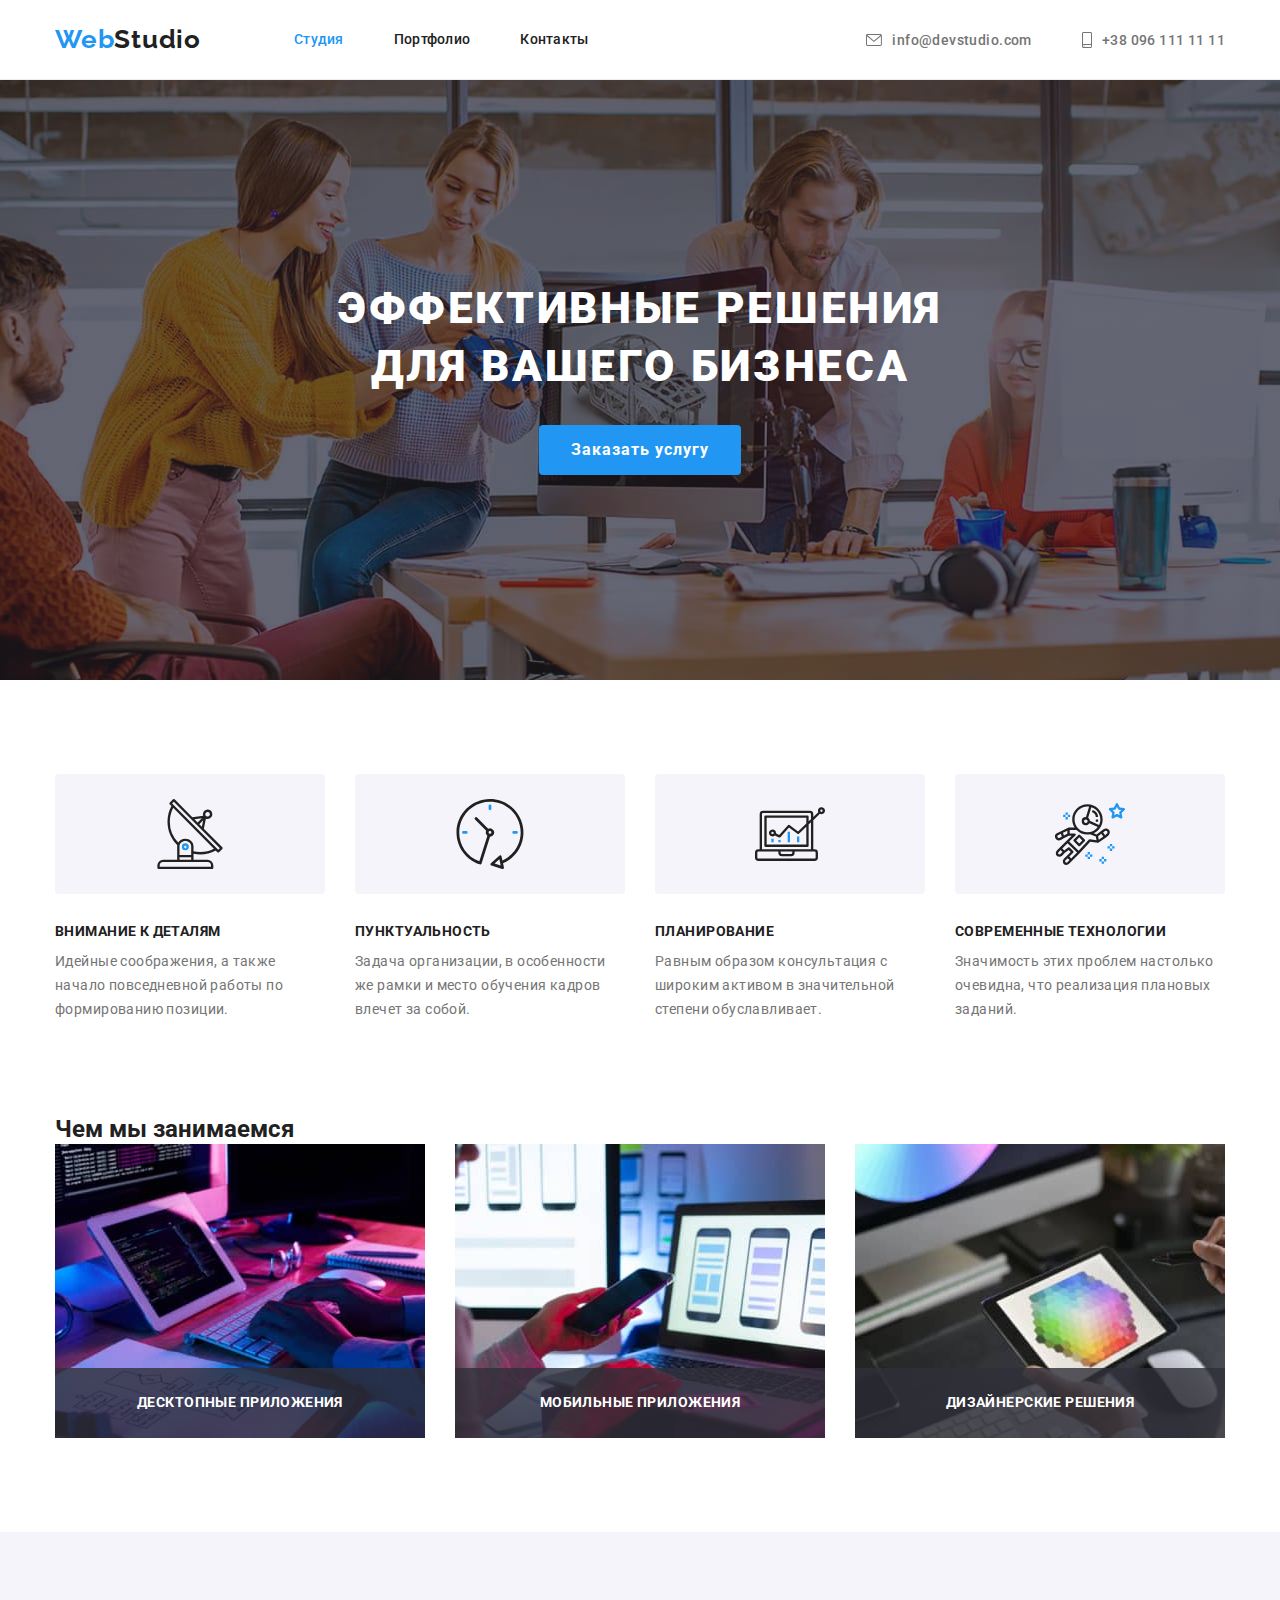
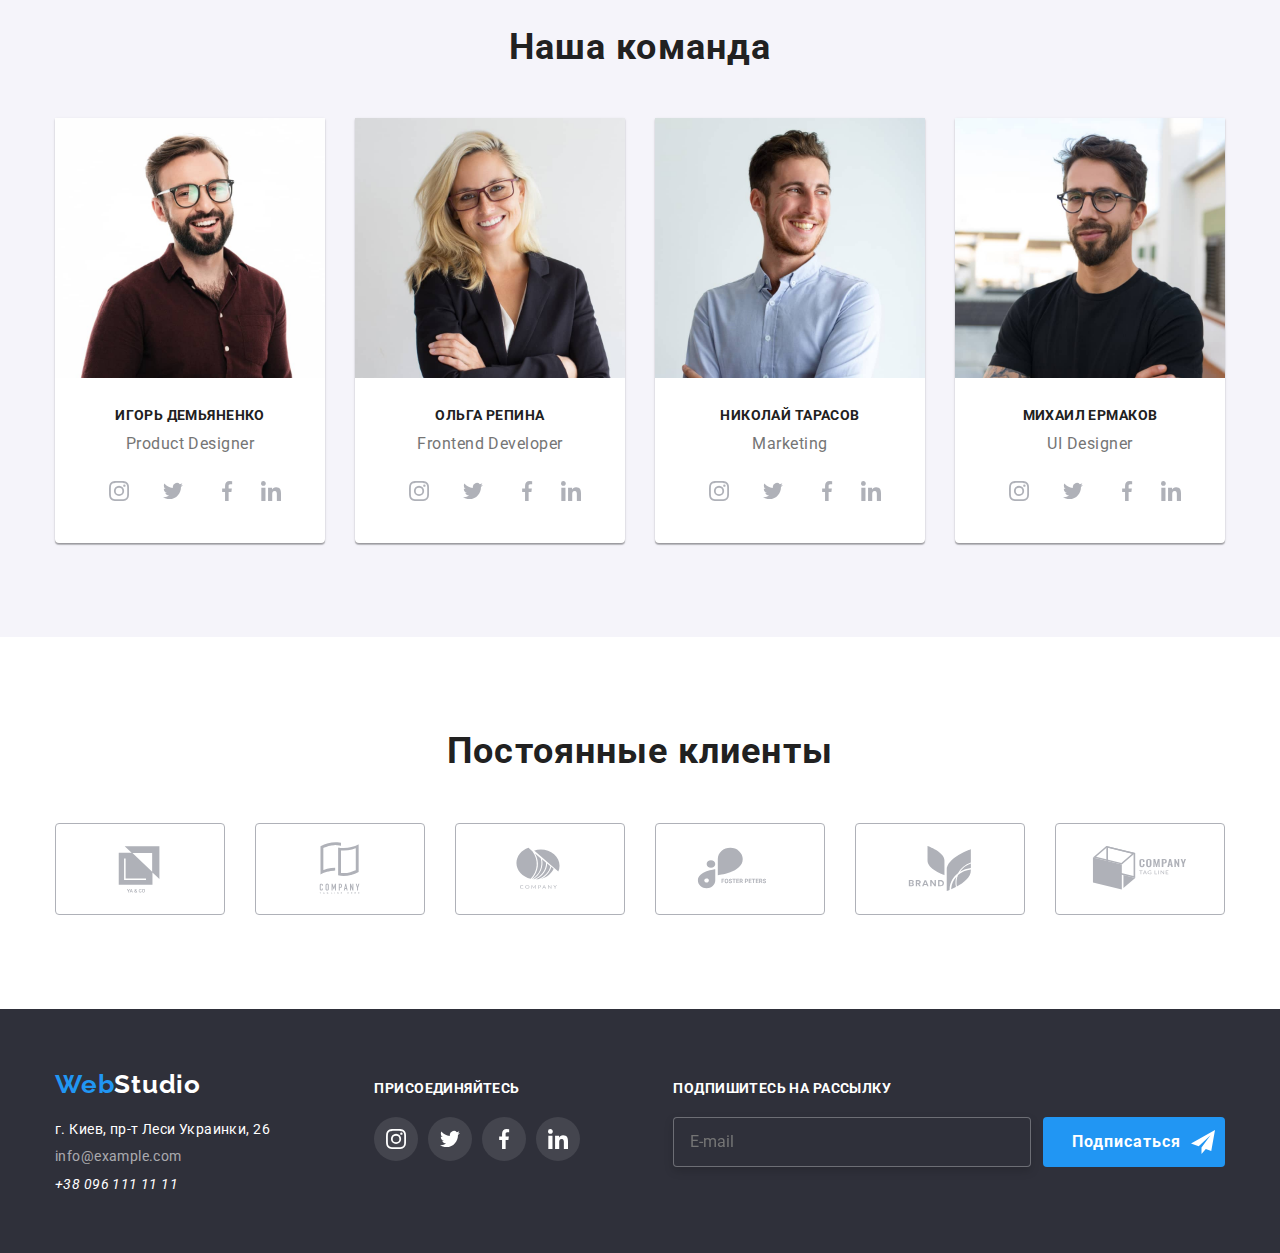
==== index.html @ 681c5346 "hw7.1" ====
<!DOCTYPE html>
<html lang="ru">
    <head>
        <meta charset="UTF-8">
        <meta http-equiv="X-UA-Compatible" content="IE=edge">
        <meta name="viewport" content="th=device-width, initial-scale=1.0">
        <title>Document</title>
        <link rel="preconnect" href="https://fonts.googleapis.com"> 
        <link rel="preconnect" href="https://fonts.gstatic.com" crossorigin> 
        <link href="https://fonts.googleapis.com/css2?family=Raleway:wght@700&family=Roboto:wght@400;500;700;900&display=swap" rel="stylesheet">
      
     <link rel="stylesheet" href="https://cdnjs.cloudflare.com/ajax/libs/modern-normalize/0.6.0/modern-normalize.min.css">
        
        <link rel="stylesheet" href="./css/styles.css">
     
    </head>
<body>
    <header>
    <div class="container">   
        <div class="main-nav">
            <a class="logo main-nav__logo" href="#"> Web<span class="logo--dark">Studio</span></a>
        <nav >
            <ul class="nav">
                <li class="nav__item" ><a class="nav__link nav--current"  href="./index.html">Студия</a> </li>
                <li class="nav__item"><a class="nav__link " href="./portfolio.html">Портфолио </a></li>
                <li class="nav__item"><a class="nav__link" href="#">Контакты</a></li>
            </ul>
        </nav>   
        <ul class="contacts-nav ">
            <li class="contacts-nav__item"> 
              <a class="contacts contacts--header " href="mailto:info@devstudio.com">
                 <svg class="contacts__email-icon" width="16" height="12">
                  <use  href="./images/icos.svg#icon-envelope"></use>
                </svg>
                info@devstudio.com
              </a>
            </li>
            <li class="contacts-nav__item "> 
               <a class="contacts contacts--header" href="tel:+380961111111">
                 <svg class="contacts__smartphone-icon" width="10" height="16">
                  <use href="./images/icos.svg#icon-smartphone"></use>
                </svg>
                 +38 096 111 11 11
               </a>
            </li>
        </ul>
       </div>
     </div>
    </header>
    <main>
        <section class="main-section ">
            <div class="container">
            <h1 class="main-section__title">Эффективные решения <br> для вашего бизнеса</h1>
            <button type="button" class="button button--hero" data-modal-open>Заказать услугу</button>
            </div>
        </section>
      <section class="section">
        <div class="container">
          <h2 hidden class="visualy-hidden"> Преимущества студии</h2>
          <ul class="description">
              <li class="description__item">
                <div class="description__icon-bg">
                  <svg width="70" height="70">
                    <use href="./images/icos.svg#icon-antenna-1"></use>
                  </svg>
                </div>
               <h3 class="description__title">Внимание к деталям</h3>   
               <p class="description__text">Идейные соображения, а также начало повседневной работы по формированию позиции.</p>
              </li>
              <li class="description__item">
                <div class="description__icon-bg">
                  <svg width="70" height="70">
                    <use href="./images/icos.svg#icon-clock-1"></use>
                  </svg>
                </div>
                  <h3 class="description__title">Пунктуальность</h3>
                  <p class="description__text">Задача организации, в особенности же рамки и место обучения кадров влечет за собой.</p>
              </li>
              <li class="description__item">
                <div class="description__icon-bg">
                  <svg width="70" height="70" >
                    <use href="./images/icos.svg#icon-diagram-1"></use>
                  </svg>
                </div>
                  <h3 class="description__title">Планирование</h3>
                  <p class="description__text">Равным образом консультация с широким активом в значительной степени обуславливает.</p>
              </li>
              <li class="description__item">
                <div class="description__icon-bg">
                  <svg width="70" height="70">
                    <use href="./images/icos.svg#icon-astronaut-1"></use>
                  </svg>
                </div>
                  <h3 class="description__title">Современные технологии</h3>
                  <p class="description__text">Значимость этих проблем настолько очевидна, что реализация плановых заданий.</p>
              </li>
          </ul>
        </div>
      </section>  
      <section class="section our-works">
        <div class="container">
          <h2 class="our-works__caption">Чем мы занимаемся</h2>
          <ul class="works">
              <li class="works__item works__dekstop-item ">
                  <img src="./images/pic1.jpg" alt="Верстка сайтов" th="370">  
                  <p class="works__text works__text--position-dekstop">Десктопные приложения</p> 
              </li>
              <li class="works__item works__mobile-item">
                   <img src="./images/pic2.jpg" alt="Мобильные приложения" width="370">   
                   <p class="works__text works__text--position-mobile">Мобильные приложения</p>
              </li>
              <li class="works__item works__design-item">
                   <img src="./images/pic3.jpg" alt="Игры" width="370"> 
                   <p class="works__text works__text--position-design">Дизайнерские решения</p>
              </li>
          </ul>
        </div>
      </section>
      <section class="section our-team">
        <div class="container"> 
          <h2 class="our-team__title">Наша команда</h2>
          <ul class="team">
              <li class="team__item">
                <img src="./images/foto1.jpg" alt="Игорь Демьяненко фото " width="270">  
                 <div class="team__position">
                   <h3 class="team__title">Игорь Демьяненко</h3>
                   <p class="team__text"> Product Designer</p>
                   <ul class="team-social">
                    <li class="team-social__item">
                     <a href="#" class="team-social__link">
                      <svg width="20" height="20" class="team-social__icon">
                        <use href="./images/icos.svg#icon-instagram-2">
                        </use>
                      </svg>
                    </a>
                    </li>
                    <li class="team-social__item">
                      <a href="#" class="team-social__link">
                      <svg width="20" height="20" class="team-social__icon">
                        <use href="./images/icos.svg#icon-twitter-1">
                        </use>
                      </svg>
                      </a>
                    </li>
                    <li class="team-social__item">
                      <a href="#" class="team-social__link">
                      <svg width="20" height="20" class="team-social__icon">
                        <use href="./images/icos.svg#icon-facebook-1">
                        </use>
                      </svg>
                      </a>
                    </li>
                    <li class="team-social__item">
                      <a href="#" class="team-social__link">
                      <svg width="20" height="20" class="team-social__icon">
                        <use href="./images/icos.svg#icon-linkedin-1">
                        </use>
                      </svg>
                      </a>
                    </li>
                  </ul>
                 </div>
              </li>
              <li class="team__item"> 
                <img src="./images/foto2.jpg" alt="Ольга Репина фото " width="270">  
                  <div class="team__position">
                    <h3 class="team__title">Ольга Репина</h3>
                    <p class="team__text"> Frontend Developer</p>
                    <ul class="team-social">
                    <li class="team-social__item">
                     <a href="#" class="team-social__link">
                      <svg width="20" height="20" class="team-social__icon">
                        <use href="./images/icos.svg#icon-instagram-2">
                        </use>
                      </svg>
                    </a>
                    </li>
                    <li class="team-social__item">
                      <a href="#" class="team-social__link">
                      <svg width="20" height="20" class="team-social__icon">
                        <use href="./images/icos.svg#icon-twitter-1">
                        </use>
                      </svg>
                      </a>
                    </li>
                    <li class="team-social__item">
                      <a href="#" class="team-social__link">
                      <svg width="20" height="20" class="team-social__icon">
                        <use href="./images/icos.svg#icon-facebook-1">
                        </use>
                      </svg>
                      </a>
                    </li>
                    <li class="team-social__item">
                      <a href="#" class="team-social__link">
                      <svg width="20" height="20" class="team-social__icon">
                        <use href="./images/icos.svg#icon-linkedin-1">
                        </use>
                      </svg>
                      </a>
                    </li>
                  </ul>
                 </div>
              </li>
              <li class="team__item">
                <img src="./images/foto3.jpg" alt="Николай Тарасов фото" width="270">  
                  <div class="team__position">
                    <h3 class="team__title">Николай Тарасов </h3>
                    <p class="team__text"> Marketing</p>
                      <ul class="team-social">
                      <li class="team-social__item">
                       <a href="#" class="team-social__link">
                        <svg width="20" height="20" class="team-social__icon">
                          <use href="./images/icos.svg#icon-instagram-2">
                          </use>
                        </svg>
                      </a>
                      </li>
                      <li class="team-social__item">
                        <a href="#" class="team-social__link">
                        <svg width="20" height="20" class="team-social__icon">
                          <use href="./images/icos.svg#icon-twitter-1">
                          </use>
                        </svg>
                        </a>
                      </li>
                      <li class="team-social__item">
                        <a href="#" class="team-social__link">
                        <svg width="20" height="20" class="team-social__icon">
                          <use href="./images/icos.svg#icon-facebook-1">
                          </use>
                        </svg>
                        </a>
                      </li>
                      <li class="team-social__item">
                        <a href="#" class="team-social__link">
                        <svg width="20" height="20" class="team-social__icon">
                          <use href="./images/icos.svg#icon-linkedin-1">
                          </use>
                        </svg>
                        </a>
                      </li>
                    </ul>
                  </div>
              </li>
              <li class="team__item">
                <img src="./images/foto4.jpg" alt=" Михаил Ермаков фото" width="270">  
                  <div class="team__position">
                    <h3 class="team__title">Михаил Ермаков</h3>
                    <p class="team__text"> UI Designer</p>
                    <ul class="team-social">
                      <li class="team-social__item">
                       <a href="#" class="team-social__link">
                        <svg width="20" height="20" class="team-social__icon">
                          <use href="./images/icos.svg#icon-instagram-2">
                          </use>
                        </svg>
                      </a>
                      </li>
                      <li class="team-social__item">
                        <a href="#" class="team-social__link">
                        <svg width="20" height="20" class="team-social__icon">
                          <use href="./images/icos.svg#icon-twitter-1">
                          </use>
                        </svg>
                        </a>
                      </li>
                      <li class="team-social__item">
                        <a href="#" class="team-social__link">
                        <svg width="20" height="20" class="team-social__icon">
                          <use href="./images/icos.svg#icon-facebook-1">
                          </use>
                        </svg>
                        </a>
                      </li>
                      <li class="team-social__item">
                        <a href="#" class="team-social__link">
                        <svg width="20" height="20" class="team-social__icon">
                          <use href="./images/icos.svg#icon-linkedin-1">
                          </use>
                        </svg>
                        </a>
                      </li>
                    </ul>
                  </div>
              </li>
          </ul>
        </div>
      </section>
      <section class="clients-section">
        <div class="container"> 
          <h2 class="clients-section__title">Постоянные клиенты</h2>
            <ul class="clients">
              <li class="clients__item"> 
                <a href="#" class="clients__link">
            <svg width="106" height="60" class="clients__icon">
              <use href="./images/icos.svg#icon-Logo1"></use>
            </svg>
          </a>
        </li>
              <li class="clients__item">
                <a href="#" class="clients__link">
            <svg width="106" height="60" class="clients__icon">
              <use href="./images/icos.svg#icon-Logo2"></use>
            </svg>
          </a>
        </li>
              <li class="clients__item">
                <a href="#" class="clients__link">
            <svg width="106" height="60" class="clients__icon">
              <use href="./images/icos.svg#icon-Logo3"></use>
            </svg>
          </a>
        </li>
              <li class="clients__item">
                <a href="#" class="clients__link">
            <svg width="106" height="60" class="clients__icon">
              <use href="./images/icos.svg#icon-Logo4"></use>
            </svg>
          </a>
        </li>
              <li class="clients__item">
                 <a href="#" class="clients__link">
            <svg width="106" height="60" class="clients__icon">
              <use href="./images/icos.svg#icon-Logo5"></use>
            </svg>
          </a>
        </li>
              <li class="clients__item">
                <a href="#" class="clients__link">
            <svg width="106" height="60" class="clients__icon">
              <use href="./images/icos.svg#icon-Logo6"></use>
            </svg>
          </a>
        </li>
            </ul>
        </div>
      </section>
    </main>
    <footer class="footer">
        <div class="container">
          <div class="footer-style">
            <div class="footer-address">
        <a class="logo footer-address__logo " href="#"> Web<span class="logo--white">Studio</span>  </a>
<address >
    <ul class="address" >
        <li class="address__item">
           <a class="address__link" href="https://www.google.com/maps/place/бул.+Леси+Украинки,+26,+Киев,+Украина,+02000/@50.4265841,30.5361971,17z/data=!3m1!4b1!4m5!3m4!1s0x40d4cf0e033ecbe9:0x57a4dffefec77da0!8m2!3d50.4265807!4d30.5383859">г. Киев, пр-т Леси Украинки, 26</a>
        </li>
        <li class="email">
            <a class="contacts contacts--footer" href="mailto:info@example.com">info@example.com</a> 
        </li>
        <li class="telephon">
            <a class="contacts contacts-footer" href="tel:+380961111111">+38 096 111 11 11</a>  
        </li>
    </ul>
</address>
</div>
<div class="social">
  <h3 class="social__title">присоединяйтесь</h3>
    <ul class="social__list">
      <li class="social__item">
        <a href="#"class="social__link" >
          <svg width="20" height="20"class="social__icon">
            <use  href="./images/icos.svg#icon-instagram-2"></use>
          </svg>
        </a>
      </li>
      <li class="social__item">
        <a href="#" class="social__link">
          <svg width="20" height="20" class="social__icon">
            <use  href="./images/icos.svg#icon-twitter-1"></use>
          </svg>
        </a>
      </li>
      <li class="social__item">
        <a href="#" class="social__link" >
          <svg width="20" height="20"class="social__icon">
            <use  href="./images/icos.svg#icon-facebook-1"></use>
          </svg>
        </a>
      </li>
      <li class="social__item">
        <a href="#"class="social__link" >
          <svg width="20" height="20"class="social__icon">
            <use  href="./images/icos.svg#icon-linkedin-1"></use>
          </svg>
        </a>
      </li>
    </ul>
</div>
    <form class="footer-form" name="subscribe-form" action="#" autocomplete="off" novalidate>
     <label class="footer-form__label" for="subscribe">Подпишитесь на рассылку</label> 
     <div class="footer-form__cta">
     <input class="footer-form__input" id="subscribe" type="email" name="subscribe" 
     placeholder="E-mail">
     <button class="button button--subscribe" type="submit">Подписаться
         <svg width="24" height="24" class="button__icon">
             <use href="./images/icos.svg#icon-icon-send" ></use>
         </svg>
     </button>
    </div>
</form>
  </div>
    </div>
    </footer>
   
    <div class="backdrop is-hidden" data-modal>
      <div class="modal">
        <button data-modal-close type="button" class="modal__button">
<svg width="18" height="18" class="modal-icon">
  <use href="./images/icos.svg#icon-close"></use>
</svg>
</button>
<div class="call-back-form">
<form class="form" name="call-back-form" action="#" autocomplete="off" novalidate>
<h3 class="form__title">Оставьте свои данные, мы вам перезвоним</h3> 
  <label class="form__label" for="contact-name">Имя</label>
<div class="form__field">
    <input class="form__input" id="contact-name" type="text" autofocus 
    name="contact-name">
    <svg width="18" height="18" class="input-icon">
        <use href="./images/icos.svg#icon-person-black"></use>
    </svg>
</div>
<label class="form__label" for="contact-tel">Телефон </label>
<div class="form__field">
    <input class="form__input" id="contact-tel" type="tel" autofocus 
    name="contact-tel">
    <svg width="18" height="18" class="input-icon">
        <use href="./images/icos.svg#icon-phone-black"></use>
    </svg>
</div>
 <label class="form__label" for="contact-email">Почта</label>
<div class="form__field">
    <input class="form__input" id="contact-email" type="email" autofocus 
    name="contact-email">
    <svg width="18" height="18" class="input-icon">
        <use href="./images/icos.svg#icon-email-black"></use>
    </svg>
</div>
<div class="form__field">
    <label class="form__label" for="contact-comment">Комментарий</label>
    <textarea class="form__comment" name="contact-comment" id="contact-comment" rows="9"
     placeholder="Введите текст"></textarea>
</div>
<div class="form__rights">
    <label class="form__rights-label" for="form-rights">
    <input class="form__checkbox" id="form-rights" type="checkbox" name="form-rights">
    <span class="form__checkbox-icon"></span>
    Соглашаюсь с рассылкой и принимаю <a class="form__link" href="#">Условия договора</a>
     </label>
</div>
<button class="button button--send" type="submit">Отправить</button>
</form>
</div>
      </div>
    </div>
    <script src="./js/modal.js"></script>

</body>
</html>
---- css/styles.css ----
:root {
    --text-color: #212121;
    --accent-color: #2196F3;
    --accent-color-hover: #188CE8;
    --text-contacts-color: #757575;
    --main-background-color: #FFFFFF;
    --frame-background-color: #F5F4FA;
    --footer-background-color: #2F303A;
    --text-contacts-color-footer: rgba(255, 255, 255, 0.6);
    --border-color: #ECECEC; 
    --border-clients-color: #AFB1B8;
    --input-coor:rgba(33, 33, 33, 0.2);
     }
     *,
     *::before,
     *::after{
         box-sizing: border-box;
     }
     h1,
     h2,
     h3,
     h4,
     h5,
     h6,
     p,
     ul{
         padding: 0;
         margin: 0;
     }
     li{
        list-style: none;   
     }
     .container{
         width: 100%;
         width: 1200px ;
         margin: 0 auto;
         padding-left: 15px;
         padding-right: 15px;
       
     }
     .section{
        padding-bottom: 94px;
        padding-top: 94px;
     }
    body {
        font-family: Roboto, sans-serif ;
        background-color: var(--main-background-color);
        color: var(--text-color) ;
    }
    header{
        border-bottom: 1px solid var(--border-color);
    }
    .logo{
        display: inline-block;
        color: var(--accent-color);
        font-family: Raleway, sans-serif ;
        font-weight: 700;
        font-size: 26px;
        line-height: 1.2;
        letter-spacing: 0.03em;
        text-decoration: none;
        
    }
    .main-nav__logo{
        margin-right: 93px;
    }
    .footer-address__logo{ 
        margin-bottom: 20px;
    }
    .logo--dark {
        color: var(--text-color);
    }
    .logo--white {
        color: var(--main-background-color); 
    }
    
    .team__item{
        text-align: center;
        border-radius: 0px 0px 4px 4px;
        box-shadow: 0px 1px 3px rgba(0, 0, 0, 0.12), 0px 1px 1px rgba(0, 0, 0, 0.14), 0px 2px 1px rgba(0, 0, 0, 0.2);
        width: 270px;

        background-color: var(--main-background-color);
    }
    .main-nav{
       display: flex;
       align-items: center;
    }
    .nav__link{
        display: block;
        padding-top: 32px;
        padding-bottom: 32px;

        text-decoration: none;
        font-weight: 500;
        font-size: 14px;
        line-height: 1.1;
        letter-spacing: 0.02em;
        color: var(--text-color);
        list-style: none;

        transition-property: color;
        transition-duration: 250ms;
        transition-timing-function: cubic-bezier(0.4, 0, 0.2, 1);
    }
    .nav--current{
        position: relative;
        color: var(--accent-color);
    }
    .nav__link:hover,
    .nav__link:focus {
        color: var(--accent-color);
    }
    .nav{
        display: flex;
    }
    .nav__current::after{
        content:'';
        position: absolute;
        margin-top: 29px;
        display: block;
        width: 100%;
        height: 4px;
        background:var(--accent-color);
        border-radius: 2px;
    }
    .nav .nav__item:not(:last-child){
        margin-right: 50px;
    }
    .contacts-nav{
        display: flex;
        align-items: center;
        margin-left: auto;
    }
    .contacts-nav .contacts-nav__item:not(:last-child){
        margin-right: 50px;
    }
    .contacts {
        font-family: 'Roboto';
        font-size: 14px;
        line-height: 1.17;
        letter-spacing: 0.03em;
        color: var(--main-background-color);
        text-decoration: none;
        list-style: none;

        transition-property: color;
        transition-duration: 250ms;
        transition-timing-function: cubic-bezier(0.4, 0, 0.2, 1);
    }
    .contacts__email-icon{
        width: 16px;
        height: 12px;
        margin-right: 10px;
        fill:currentColor ;

        transition-property: fill ;
        transition-duration: 250ms;
        transition-timing-function: cubic-bezier(0.4, 0, 0.2, 1);
    }
    .contacts__email-icon:hover,
    .contacts__email-icon:focus {
        fill: var(--accent-color);
    }
    .contacts__smartphone-icon{
        width: 10px;
        height: 16px;
        margin-right: 10px;
    
        fill: currentColor ;

        transition-property: fill ;
        transition-duration: 250ms;
        transition-timing-function: cubic-bezier(0.4, 0, 0.2, 1);
    }
    .contacts__smartphone-icon:hover,
    .contacts__smartphone-icon:focus {
        fill: var(--accent-color);
    }
    .contacts--footer{
        color: var(--text-contacts-color-footer);
        font-style: normal;
    }
    .contacts--header {
        display: flex;
        align-items: center;
  
        color: var(--text-contacts-color);
        font-weight: 500;
    }
    .contacts:hover,
    .contacts:focus {
        color: var(--accent-color);
    }
    .menu{
        display: flex;
        justify-content: center;
        margin-bottom: 50px;
    }
    .menu__button {
        padding: 6px 22px ;

        font-family: inherit;
        background-color: var(--frame-background-color);
        font-weight: 500;
        font-size: 16px;
        line-height: 1.62;
        text-align: center;
        letter-spacing: 0.03em;
        cursor: pointer;
        border-radius: 4px;
        border: 0;

        transition-property: color,background-color,box-shadow ;
        transition-duration: 250ms;
        transition-timing-function: cubic-bezier(0.4, 0, 0.2, 1);
    }
    .menu .menu__item:not(:last-child){
        margin-right: 8px;
    }
    .menu__button:hover, 
    .menu__button:focus {
        color: var(--main-background-color);
        background-color: var(--accent-color);
        box-shadow: 0px 3px 1px rgba(0, 0, 0, 0.1),
         0px 1px 2px rgba(0, 0, 0, 0.08), 
         0px 2px 2px rgba(0, 0, 0, 0.12);
    }
    
    .main-section{
        background-color: var(--footer-background-color);
        max-width: 1600px;
        height: 600px;
        margin-left: auto;
        margin-right: auto;
        background-image:linear-gradient(
             to right,
             rgba(47, 48, 58, 0.4),
             rgba(47, 48, 58 ,0.4)), 
        url('../images/bg-image.jpg');
        background-repeat: no-repeat;
        background-position: center;
        background-size: cover;
        
        text-align: center;
        padding-top: 200px;
        padding-bottom: 200px;
    }
    .main-section__title {
        margin-bottom:30px;
    
        font-weight: 900;
        font-size: 44px;
        line-height: 1.3;
        letter-spacing: 0.06em;
        text-transform: uppercase;
        color: var(--main-background-color);
    }
    .button:hover,
    .button:focus{
       background-color: var(--accent-color-hover);  
    }
    .button--hero{
        display: inline-block;
        padding:10px 32px ;
        min-width: 200px;
    }
    .button{
        font-family: inherit;
        background-color: var(--accent-color);
        font-weight: 700;
        font-size: 16px;
        line-height: 1.87;
        align-items: center;
        text-align: center;
        letter-spacing: 0.06em;
        color: var(--main-background-color);
        cursor: pointer;
        border-radius: 4px;
        border: transparent;

        transition-property: background-color;
        transition-duration: 250ms;
        transition-timing-function: cubic-bezier(0.4, 0, 0.2, 1);
        }
    .description{
        display: flex;
        } 
    .description .description__item:not(:last-child){
        margin-right: 30px;
        }
    .visualy-hidden{
            position: absolute;
            width: 1px;
            height: 1px;
            margin: -1px;
            border: 0;
            padding: 0;
            white-space: nowrap;
            clip-path: inset(100%);
            clip: rect(0 0 0 0);
            overflow: hidden;
        }
    .team__position{
        padding-top: 30px;
        padding-bottom: 30px;
    }
    .description__icon-bg{
        display: flex;
        align-items: center;
        justify-content: center;
        margin-bottom: 30px;
      
        width: 270px;
        height: 120px;
        background-color:var(--frame-background-color) ;
        border-radius: 4px;
    }
    .description__title {
        margin-bottom: 10px;

        font-weight: 700;
        font-size: 14px;
        line-height: 1.14;
        letter-spacing: 0.03em;
        text-transform: uppercase;
        color: var(--text-color);
    }
    .description__text {
        font-size: 14px;
        line-height: 1.71;
        letter-spacing: 0.03em; 
        color: var(--text-contacts-color);
    }
    .works__text{
        display: flex;
        align-items: center;
        justify-content: center;
        width: 370px;
        height: 70px;

        font-weight: 700;
        font-size: 14px;
        line-height: 1.14;
        letter-spacing: 0.03em;
        text-transform: uppercase;

        color: var(--main-background-color);
        background: rgba(47, 48, 58, 0.8);
    }
    .works__dekstop-item{
        position: relative;
    }
    .works__text--position-dekstop{
        position: absolute;
        left: 0;
        bottom: 0;
    }
    .works__mobile-item{
        position: relative;
    }
    .works__text--position-mobile{
        position: absolute;
        left: 0;
        bottom: 0;
    }
    .works__design-item{
        position: relative;
    }
    .works__text--position-design{
        position: absolute;
        left: 0;
        bottom: 0;
    }
    .works{
        display: flex;
    }
    .our-works{
        padding-top: 0;
    }
    .works .works__item:not(:last-child){
        margin-right: 30px;
    }
    img{
        display: block;
        max-width: 100%;
        height: auto;
    }
    .our-team{
        background-color: var(--frame-background-color);
    }
    .team__title{
        margin-bottom: 10px;

        font-weight: 700;
        font-size: 14px;
        line-height: 1.14;
        letter-spacing: 0.03em;
        text-transform: uppercase;
        color: var(--text-color);
    }
    .our-team__title{
        margin-bottom: 50px;

        font-weight: 700;
        font-size: 36px;
        line-height: 1.17;
        text-align: center;
        letter-spacing: 0.03em;
        color:var(--text-color); 
    }
    
    .team-social{
        display: flex;
        justify-content: center;
    }
    .team-social .team-social__item:not(:last-child){
        margin-left: 10px;
     }
    .team-social__icon{
        width: 20px;
        height: 20px;
        fill:currentColor;
    }
    .team-social__link{
        display: flex;
        align-items: center;
        justify-content: center;

        width: 44px;
        height: 44px;
        background: rgba(255, 255, 255, 0.1);
        border-radius: 50%;
        color:var(--border-clients-color);

        transition-property: color,background-color;
        transition-duration: 250ms;
        transition-timing-function: cubic-bezier(0.4, 0, 0.2, 1);
    }
    .team-social__link:hover, 
    .team-social__link:focus{
        background-color: var(--accent-color);
        color: var(--main-background-color);
    }
    .team{
        display: flex;
    }
    .team .team__item:not(:last-child){
        margin-right: 30px;
    }
    .team__text {
        margin-bottom: 16px;
        font-size: 16px;
        line-height: 1.2;
        letter-spacing: 0.03em;
        color: var(--text-contacts-color);
        }
    .projects{
        display: flex;
        flex-wrap: wrap;
        }
    .projects__title{
        margin-bottom: 4px;

        font-weight: 700;
        font-size: 18px;
        line-height: 2;
        letter-spacing: 0.06em;
        color: var(--text-color);
        }
    .projects__text {
        font-size: 16px;
        line-height: 1.8;
        letter-spacing: 0.03em;
        color: var(--text-contacts-color);
        }
    .projects__exampl{
        padding: 20px 24px;
        border-left: 1px solid #EEEEEE;
        border-right: 1px solid #EEEEEE;
        border-bottom: 1px solid #EEEEEE;
    }
    .projects__item{ 
        width: 370px;
        margin-right: 30px;
        margin-bottom: 30px;
    }
    .projects__overlay-text {
        position: absolute;
        display: block;
        padding: 63px 24px;
        text-align: left;
        top: 0;
        left: 0;
        width: 100%;
        height: 100%;
        color: var(--main-background-color);
        background-color: rgba(33, 150, 243, 0.9);
        font-size: 18px;
        line-height: 1.6;
 
        transform: translateY(294px);
        transition: transform 250ms cubic-bezier(0.4, 0, 0.2, 1);
    }
    .projects__overlay{
        position: relative;
        overflow: hidden;
    }
    .projects__link{
        display: block;
        text-decoration: none;
        overflow: hidden;

        transition-property: box-shadow;
        transition-duration: 250ms;
        transition-timing-function: cubic-bezier(0.4, 0, 0.2, 1);
        }
    .projects__link:hover .projects__overlay-text,
    .projects__link:focus .projects__overlay-text{
            opacity: 1;
            transform: translateY(0);  
        }
    .projects__link:hover,
    .projects__link:focus{
        box-shadow: 0px 1px 1px rgba(0, 0, 0, 0.12),
         0px 4px 4px rgba(0, 0, 0, 0.06),
        1px 4px 6px rgba(0, 0, 0, 0.16);
        }
    .projects__item:nth-child(3n){
        margin-right: 0;
    }
    .projects__item:nth-last-child(-n+3){
        margin-bottom: 0;
    }
    .clients-section{
        padding-bottom: 94px;
        padding-top: 94px;
    }
    .clients-section__title{
        margin-bottom: 50px;
        
        font-weight: 700;
        font-size: 36px;
        line-height: 1.16;
        text-align: center;
        letter-spacing: 0.03em;

        color: var(--text-color);
    }
    .clients{
        display: flex;
    }
    .clients__item{
        margin-right: 30px; 
    }
    .clients__link{
        display: flex;
        align-items: center;
        justify-content: center;

        width: 170px;
        height: 92px;
        border: 1px solid var(--border-clients-color);
        border-radius: 4px;
        color:var(--border-clients-color) ;

        transition-property: color, border;
        transition-duration: 250ms;
        transition-timing-function: cubic-bezier(0.4, 0, 0.2, 1);
    }
    .clients__link:hover ,
    .clients__link:focus{
        border: 1px solid var(--accent-color); 
        color:var(--accent-color) ;
    }

    .clients__icon{
        width: 106px;
        height: 60px;
        fill:currentColor;
    }
    .footer {
        padding-top: 60px;
        padding-bottom: 60px;
 
        background-color: var(--footer-background-color);
        }
    .footer-address{
        display: flex;
        flex-grow: 1;
        flex-direction: column;
        align-items: flex-start;
        }
    .address{
        display: inline-block;
        }
    .address__item{
        margin-bottom: 9px;
    }
    .email{
        margin-bottom: 9px;
    }
    .social__list{
        display: flex;
        align-items: center;
        margin-top: 20px;
    }
    .social__list .social__item:not(:last-child){
        margin-right: 10px;
    }
    .social__link{
       display: flex; 
       align-items: center;
       justify-content: center;
  
       width: 44px;
       height: 44px;
       background: rgba(255, 255, 255, 0.1);
       border-radius: 50%;
       color: var(--main-background-color);

       transition-property: background-color;
       transition-duration: 250ms;
       transition-timing-function: cubic-bezier(0.4, 0, 0.2, 1);
    }
    .social__icon{
        width: 20px;
        height: 20px;
        fill:currentColor;
    }
   .social__link:hover, 
   .social__link:focus{
        background-color: var(--accent-color);
   }
   .social{
       margin-left: 70px;
   }
    .address__link:hover,
    .address__link:focus{
        color: var(--accent-color);
    }
    .address__link{
        font-family: 'Roboto';
        font-style: normal;
        font-size: 14px;
        line-height: 1.17;
        letter-spacing: 0.03em;
        color:var(--main-background-color);
        text-decoration: none;

        transition-property: color;
        transition-duration: 250ms;
        transition-timing-function: cubic-bezier(0.4, 0, 0.2, 1);
    }
   .footer-style{
       display: flex;
       align-items: baseline;
   }
   .social__title{
       font-weight: 700;
       font-size: 14px;
       line-height: 1.14;
       letter-spacing: 0.03em;
       text-transform: uppercase;
       font-style: normal;
       color: var(--main-background-color);
   }
   .footer-form{
       display: flex;
       flex-direction: column;
       margin-left: 93px;
   }
   .footer-form__cta{
       display: flex;
       align-items: center;
       justify-content: center;
   }
   .button--subscribe{
       display: flex;
       align-items: center;
       justify-content: center;
       padding: 10px 10px 10px 29px;
   }
   .button__icon{
       margin-left: 10px;
       width: 24px;
       height: 24px;
       fill:var(--main-background-color);
   }
   .footer-form__input{
       padding: 15px 16px;
       margin-right: 12px;
       width: 358px;
       height: 50px;

       border: 1px solid rgba(255, 255, 255, 0.3);
       filter: drop-shadow(0px 4px 4px rgba(0, 0, 0, 0.15));
       border-radius: 4px;
       color: var(--main-background-color);
       background-color: var(--footer-background-color);
   }
   .footer-form__label{
       margin-bottom: 20px;
       font-weight: 700;
       font-size: 14px;
       line-height: 1.14;
       letter-spacing: 0.03em;
       text-transform: uppercase;

       color: var(--main-background-color);
}
   .backdrop{
       position: fixed;
       top: 0;
       left: 0;
       width: 100%;
       height:100%;

       background-color: rgba(0, 0, 0, 0.2);
       opacity: 1;
       transition:opacity 250ms cubic-bezier(0.4, 0, 0.2, 1),
       visibility 250ms cubic-bezier(0.4, 0, 0.2, 1);
   }
   .backdrop.is-hidden{
       opacity: 0;
       pointer-events: none;
       visibility: hidden;
   } 
   .backdrop.is-hidden.modal{
       transform:translate(-50%, -50%) scale(0.9);
   }
   .modal{
       position: absolute;
       top: 50%;
       left: 50%;
       height: 581px;
       width: 528px;

       background: #FFFFFF;
       box-shadow: 0px 1px 3px rgba(0, 0, 0, 0.12), 
       0px 1px 1px rgba(0, 0, 0, 0.14), 
       0px 2px 1px rgba(0, 0, 0, 0.2);
       border-radius: 4px;

       transform:translate(-50%, -50%) scale(1);
       transition: transforme 250ms cubic-bezier(0.4, 0, 0.2, 1);
   }
   .modal-icon{
       width: 18px;
       height:18px ;
       fill: var(--text-color);
   }
   .modal__button{
    position: absolute;
    top: 8px;
    right: 8px;

    display: flex; 
    align-items: center;
    justify-content: center;

    width: 30px;
    height: 30px;
    background: #FFFFFF;
    border: 1px solid rgba(0, 0, 0, 0.1);
    border-radius: 50%;
    cursor: pointer;
   }
   .call-back-form{
    padding: 40px; 
   }
   .form__title{
    margin-bottom: 12px;
    font-weight: 700;
    font-size: 20px;
    line-height: 1.15;
    text-align: center;
    letter-spacing: 0.03em;
    
    color: var(--text-color);
   }
   .form__field{ 
    position: relative;
    margin-bottom: 10px;
    
   }
   .form__label{
    display: block;
    margin-bottom: 4px;

    font-size: 12px;
    line-height: 1.16;
    letter-spacing: 0.01em;
    color: var(--text-contacts-color);
   }
   .form__input{
    padding-left: 42px ;
    width: 100%;
    height: 40px;

    border: 1px solid var(--input-coor);
    border-radius: 4px;
    color: var(--text-color);
    cursor: pointer;

    transition:border 250ms cubic-bezier(0.4, 0, 0.2, 1),
    outline 250ms cubic-bezier(0.4, 0, 0.2, 1);
   }
   .form__input:hover,
   .form__input:focus{
    border: 1px solid var(--accent-color);
    outline: 1px solid var(--accent-color);
   }
   .form__input:hover +.input-icon,
   .form__input:focus +.input-icon{
    fill: var(--accent-color);
   }
   .input-icon{
       position: absolute;
       top: 11px;
       left: 12px;
       
       display: inline-block;
       width: 18px;
       height: 18px;
       fill:currentColor;

       transition:fill 250ms cubic-bezier(0.4, 0, 0.2, 1) ;
   }
   .form__comment{
       display: block;
       width: 100%;
       height: 120px;
       padding: 16px 12px ;

       resize: none;
       border: 1px solid rgba(33, 33, 33, 0.2);
       border-radius: 4px;
       cursor: pointer;

       transition:border 250ms cubic-bezier(0.4, 0, 0.2, 1),
       outline 250ms cubic-bezier(0.4, 0, 0.2, 1);
   }
   .contact-comment:hover,
   .contact-comment:focus{
       border: 1px solid var(--accent-color);
       outline: 1px solid var(--accent-color);
   }
   .form-rights{
       margin-top: 20px;
   }
   .form__rights-label{
       display: flex;
       justify-content: center;
       align-items: center;

       font-size: 14px;
       line-height: 1.71;
       letter-spacing: 0.03em;
    
       color:var(--text-contacts-color);
   }
   .form__link{
       color: var(--accent-color);
   }
   .form__checkbox{
        position: absolute;
        width: 1px;
        height: 1px;
        margin: -1px;
        border: 0;
        padding: 0;
        clip: rect(0 0 0 0);
        overflow: hidden;
   }
   .form__checkbox-icon{
       display: inline-block;
       margin-right: 9px;
       width: 16px;
       height: 15px;
       border: 2px solid var(--text-color);
       border-radius: 4px;
   }
   .form__checkbox:checked + .form__checkbox-icon{
       border-color: var(--accent-color);
       background-color: var(--accent-color);
       background-image: url(../images/icon\ check\ \(1\).svg);
       background-size: contain;
       background-origin: border-box;
   }
   .button--send{
       display: block;
       padding: 10px 55px;
       margin-top: 30px;
       margin-left: auto;
       margin-right: auto;
   }
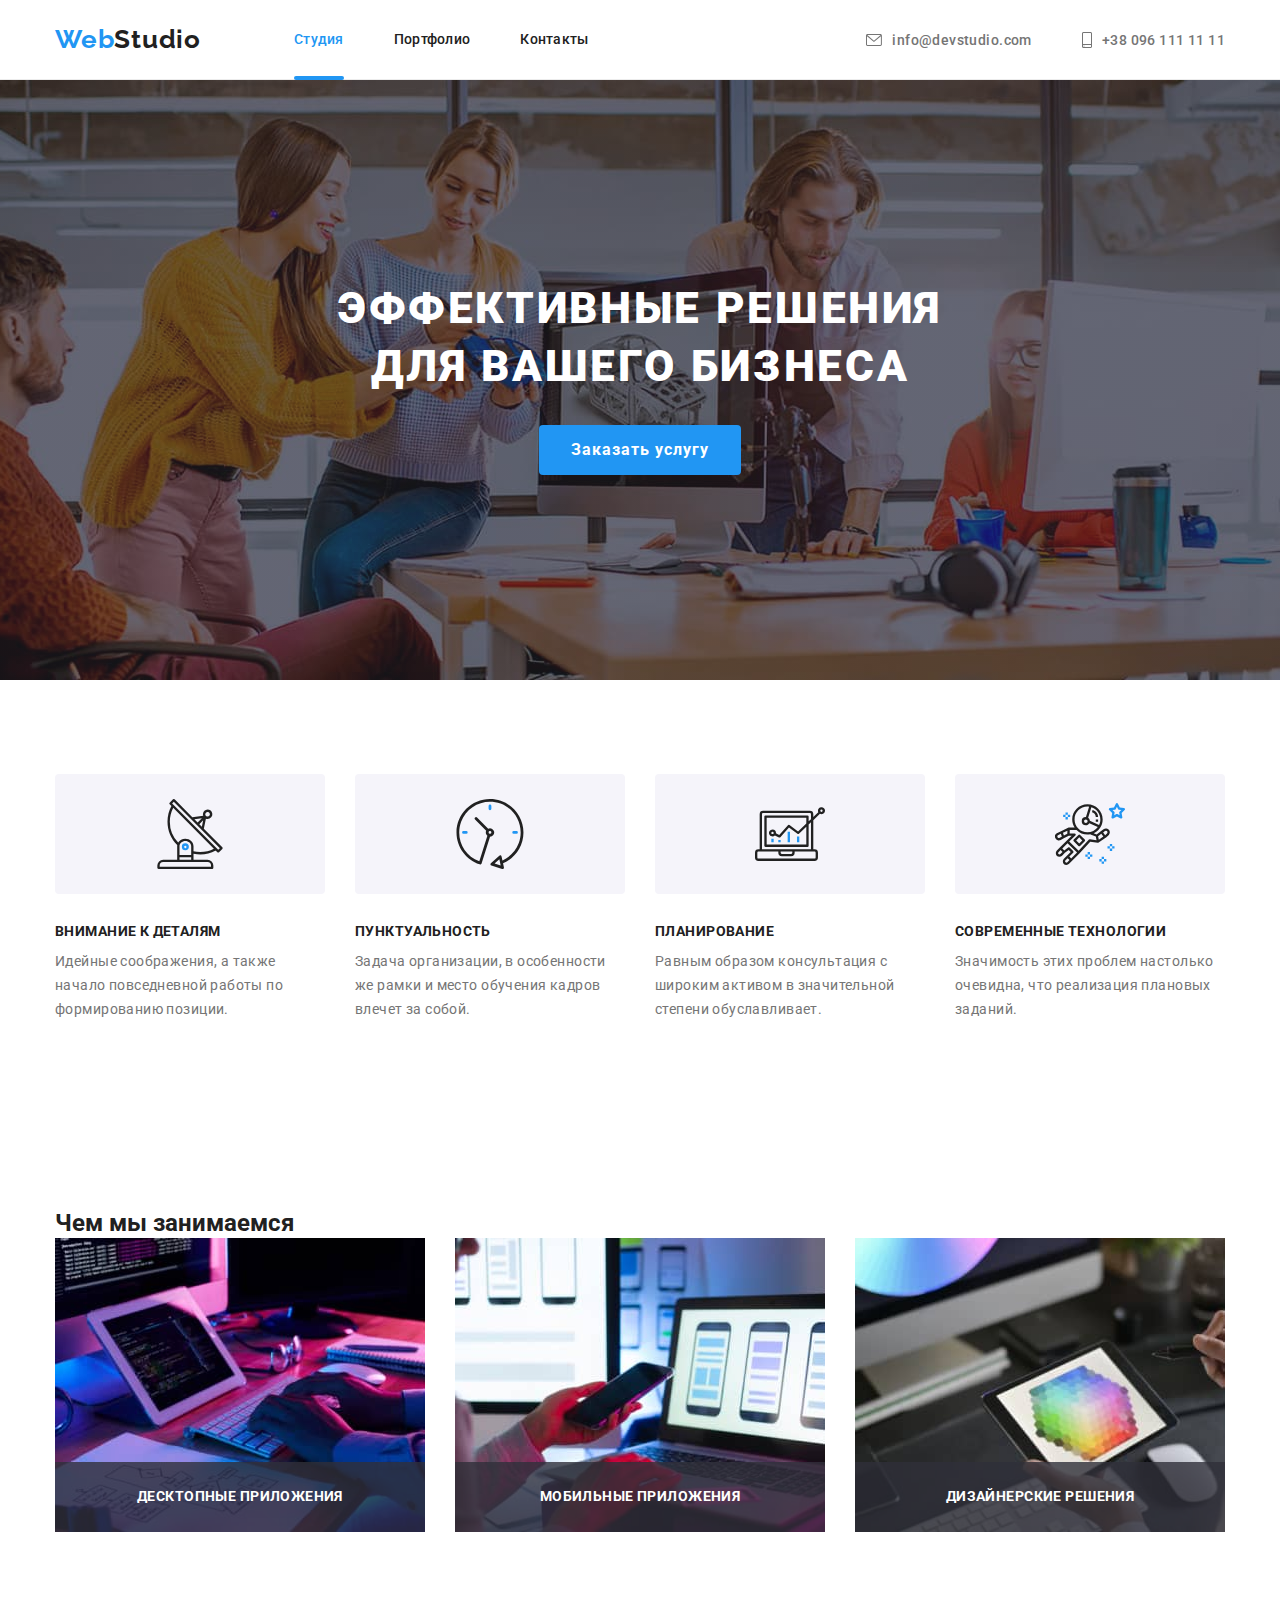
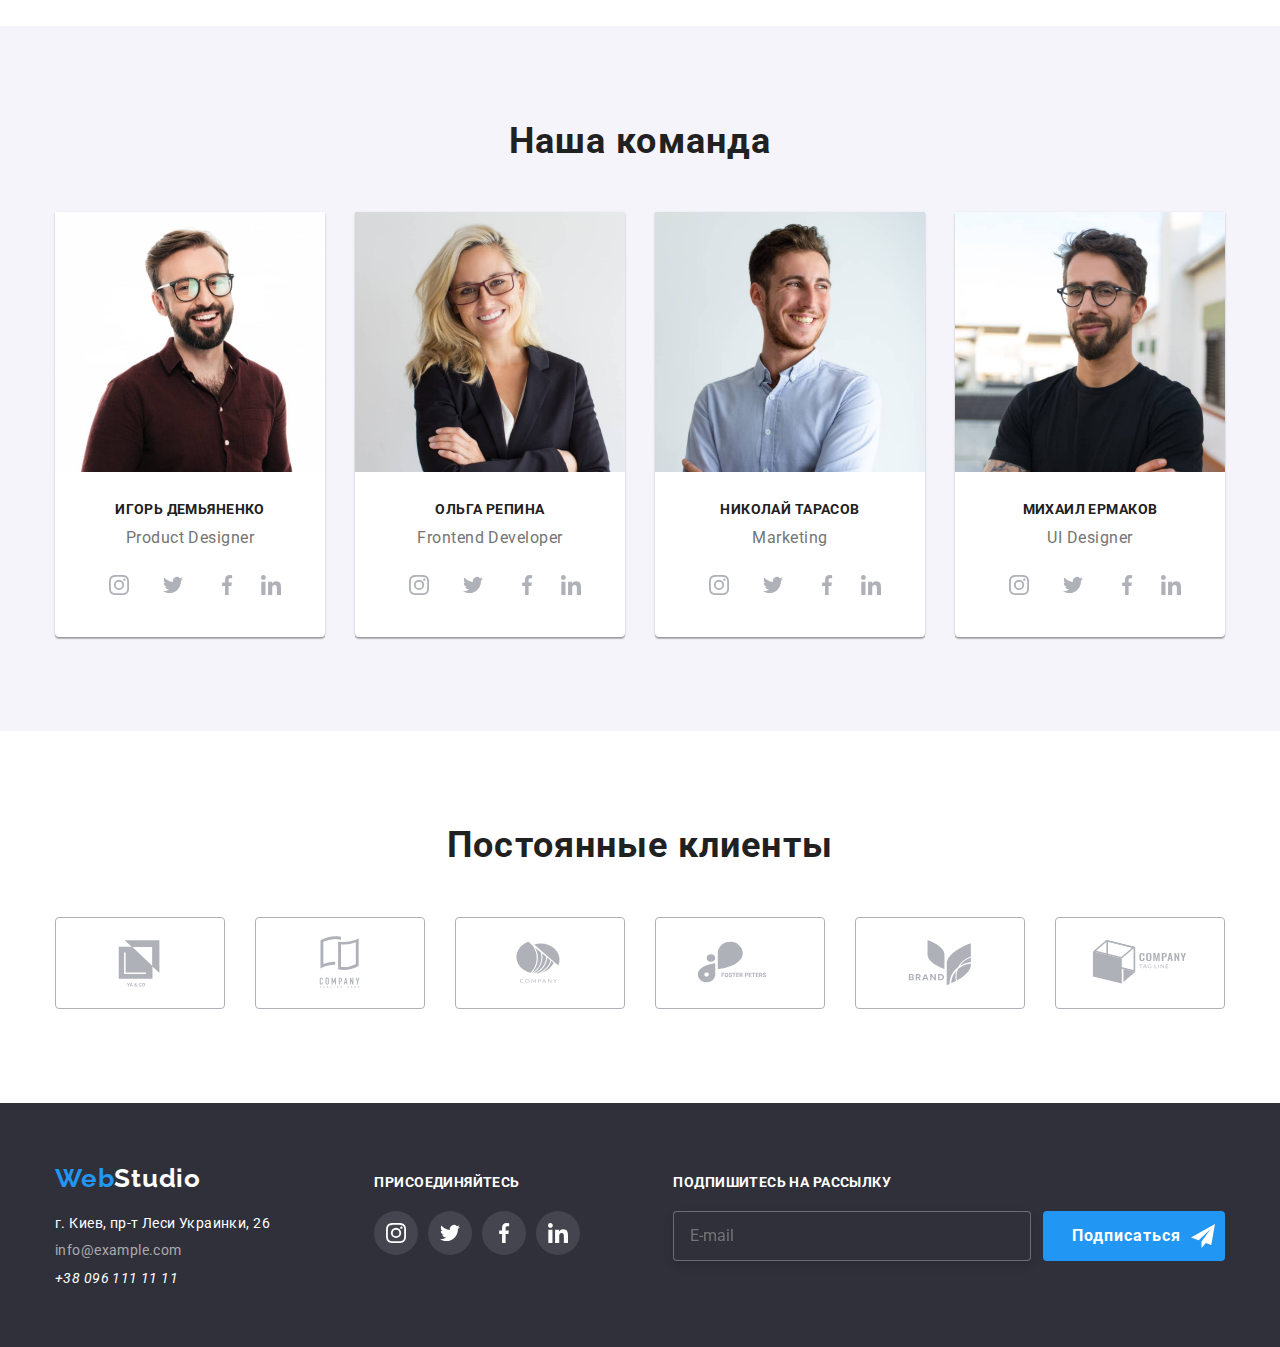
==== commit e0606c8a: "hw7.2" ====
--- a/index.html
+++ b/index.html
@@ -12,7 +12,7 @@
      <link rel="stylesheet" href="https://cdnjs.cloudflare.com/ajax/libs/modern-normalize/0.6.0/modern-normalize.min.css">
         
         <link rel="stylesheet" href="./css/styles.css">
-     
+        <link rel="stylesheet" href="./css/main.min.css">
     </head>
 <body>
     <header>
@@ -21,7 +21,7 @@
             <a class="logo main-nav__logo" href="#"> Web<span class="logo--dark">Studio</span></a>
         <nav >
             <ul class="nav">
-                <li class="nav__item" ><a class="nav__link nav--current"  href="./index.html">Студия</a> </li>
+                <li class="nav__item" ><a class="nav__link nav__link--current "  href="./index.html">Студия</a> </li>
                 <li class="nav__item"><a class="nav__link " href="./portfolio.html">Портфолио </a></li>
                 <li class="nav__item"><a class="nav__link" href="#">Контакты</a></li>
             </ul>
@@ -57,42 +57,42 @@
       <section class="section">
         <div class="container">
           <h2 hidden class="visualy-hidden"> Преимущества студии</h2>
-          <ul class="description">
-              <li class="description__item">
-                <div class="description__icon-bg">
+          <ul class="advantage">
+              <li class="advantage__item">
+                <div class="advantage__icon-bg">
                   <svg width="70" height="70">
                     <use href="./images/icos.svg#icon-antenna-1"></use>
                   </svg>
                 </div>
-               <h3 class="description__title">Внимание к деталям</h3>   
-               <p class="description__text">Идейные соображения, а также начало повседневной работы по формированию позиции.</p>
-              </li>
-              <li class="description__item">
-                <div class="description__icon-bg">
+               <h3 class="advantage__title">Внимание к деталям</h3>   
+               <p class="advantage__text">Идейные соображения, а также начало повседневной работы по формированию позиции.</p>
+              </li>
+              <li class="advantage__item">
+                <div class="advantage__icon-bg">
                   <svg width="70" height="70">
                     <use href="./images/icos.svg#icon-clock-1"></use>
                   </svg>
                 </div>
-                  <h3 class="description__title">Пунктуальность</h3>
-                  <p class="description__text">Задача организации, в особенности же рамки и место обучения кадров влечет за собой.</p>
-              </li>
-              <li class="description__item">
-                <div class="description__icon-bg">
+                  <h3 class="advantage__title">Пунктуальность</h3>
+                  <p class="advantage__text">Задача организации, в особенности же рамки и место обучения кадров влечет за собой.</p>
+              </li>
+              <li class="advantage__item">
+                <div class="advantage__icon-bg">
                   <svg width="70" height="70" >
                     <use href="./images/icos.svg#icon-diagram-1"></use>
                   </svg>
                 </div>
-                  <h3 class="description__title">Планирование</h3>
-                  <p class="description__text">Равным образом консультация с широким активом в значительной степени обуславливает.</p>
-              </li>
-              <li class="description__item">
-                <div class="description__icon-bg">
+                  <h3 class="advantage__title">Планирование</h3>
+                  <p class="advantage__text">Равным образом консультация с широким активом в значительной степени обуславливает.</p>
+              </li>
+              <li class="advantage__item">
+                <div class="advantage__icon-bg">
                   <svg width="70" height="70">
                     <use href="./images/icos.svg#icon-astronaut-1"></use>
                   </svg>
                 </div>
-                  <h3 class="description__title">Современные технологии</h3>
-                  <p class="description__text">Значимость этих проблем настолько очевидна, что реализация плановых заданий.</p>
+                  <h3 class="advantage__title">Современные технологии</h3>
+                  <p class="advantage__text">Значимость этих проблем настолько очевидна, что реализация плановых заданий.</p>
               </li>
           </ul>
         </div>
@@ -287,9 +287,9 @@
           </ul>
         </div>
       </section>
-      <section class="clients-section">
+      <section class="section">
         <div class="container"> 
-          <h2 class="clients-section__title">Постоянные клиенты</h2>
+          <h2 class="section__title">Постоянные клиенты</h2>
             <ul class="clients">
               <li class="clients__item"> 
                 <a href="#" class="clients__link">
@@ -412,8 +412,8 @@
   <use href="./images/icos.svg#icon-close"></use>
 </svg>
 </button>
-<div class="call-back-form">
-<form class="form" name="call-back-form" action="#" autocomplete="off" novalidate>
+<div class="form">
+<form class="form__cb" name="call-back-form" action="#" autocomplete="off" novalidate>
 <h3 class="form__title">Оставьте свои данные, мы вам перезвоним</h3> 
   <label class="form__label" for="contact-name">Имя</label>
 <div class="form__field">
--- a/css/styles.css
+++ b/css/styles.css
@@ -1,900 +1,18 @@
-:root {
-    --text-color: #212121;
-    --accent-color: #2196F3;
-    --accent-color-hover: #188CE8;
-    --text-contacts-color: #757575;
-    --main-background-color: #FFFFFF;
-    --frame-background-color: #F5F4FA;
-    --footer-background-color: #2F303A;
-    --text-contacts-color-footer: rgba(255, 255, 255, 0.6);
-    --border-color: #ECECEC; 
-    --border-clients-color: #AFB1B8;
-    --input-coor:rgba(33, 33, 33, 0.2);
-     }
-     *,
-     *::before,
-     *::after{
-         box-sizing: border-box;
-     }
-     h1,
-     h2,
-     h3,
-     h4,
-     h5,
-     h6,
-     p,
-     ul{
-         padding: 0;
-         margin: 0;
-     }
-     li{
-        list-style: none;   
-     }
-     .container{
-         width: 100%;
-         width: 1200px ;
-         margin: 0 auto;
-         padding-left: 15px;
-         padding-right: 15px;
-       
-     }
-     .section{
-        padding-bottom: 94px;
-        padding-top: 94px;
-     }
-    body {
-        font-family: Roboto, sans-serif ;
-        background-color: var(--main-background-color);
-        color: var(--text-color) ;
-    }
-    header{
-        border-bottom: 1px solid var(--border-color);
-    }
-    .logo{
-        display: inline-block;
-        color: var(--accent-color);
-        font-family: Raleway, sans-serif ;
-        font-weight: 700;
-        font-size: 26px;
-        line-height: 1.2;
-        letter-spacing: 0.03em;
-        text-decoration: none;
-        
-    }
-    .main-nav__logo{
-        margin-right: 93px;
-    }
-    .footer-address__logo{ 
-        margin-bottom: 20px;
-    }
-    .logo--dark {
-        color: var(--text-color);
-    }
-    .logo--white {
-        color: var(--main-background-color); 
-    }
-    
-    .team__item{
-        text-align: center;
-        border-radius: 0px 0px 4px 4px;
-        box-shadow: 0px 1px 3px rgba(0, 0, 0, 0.12), 0px 1px 1px rgba(0, 0, 0, 0.14), 0px 2px 1px rgba(0, 0, 0, 0.2);
-        width: 270px;
-
-        background-color: var(--main-background-color);
-    }
-    .main-nav{
-       display: flex;
-       align-items: center;
-    }
-    .nav__link{
-        display: block;
-        padding-top: 32px;
-        padding-bottom: 32px;
-
-        text-decoration: none;
-        font-weight: 500;
-        font-size: 14px;
-        line-height: 1.1;
-        letter-spacing: 0.02em;
-        color: var(--text-color);
-        list-style: none;
-
-        transition-property: color;
-        transition-duration: 250ms;
-        transition-timing-function: cubic-bezier(0.4, 0, 0.2, 1);
-    }
-    .nav--current{
-        position: relative;
-        color: var(--accent-color);
-    }
-    .nav__link:hover,
-    .nav__link:focus {
-        color: var(--accent-color);
-    }
-    .nav{
-        display: flex;
-    }
-    .nav__current::after{
-        content:'';
-        position: absolute;
-        margin-top: 29px;
-        display: block;
-        width: 100%;
-        height: 4px;
-        background:var(--accent-color);
-        border-radius: 2px;
-    }
-    .nav .nav__item:not(:last-child){
-        margin-right: 50px;
-    }
-    .contacts-nav{
-        display: flex;
-        align-items: center;
-        margin-left: auto;
-    }
-    .contacts-nav .contacts-nav__item:not(:last-child){
-        margin-right: 50px;
-    }
-    .contacts {
-        font-family: 'Roboto';
-        font-size: 14px;
-        line-height: 1.17;
-        letter-spacing: 0.03em;
-        color: var(--main-background-color);
-        text-decoration: none;
-        list-style: none;
-
-        transition-property: color;
-        transition-duration: 250ms;
-        transition-timing-function: cubic-bezier(0.4, 0, 0.2, 1);
-    }
-    .contacts__email-icon{
-        width: 16px;
-        height: 12px;
-        margin-right: 10px;
-        fill:currentColor ;
-
-        transition-property: fill ;
-        transition-duration: 250ms;
-        transition-timing-function: cubic-bezier(0.4, 0, 0.2, 1);
-    }
-    .contacts__email-icon:hover,
-    .contacts__email-icon:focus {
-        fill: var(--accent-color);
-    }
-    .contacts__smartphone-icon{
-        width: 10px;
-        height: 16px;
-        margin-right: 10px;
-    
-        fill: currentColor ;
-
-        transition-property: fill ;
-        transition-duration: 250ms;
-        transition-timing-function: cubic-bezier(0.4, 0, 0.2, 1);
-    }
-    .contacts__smartphone-icon:hover,
-    .contacts__smartphone-icon:focus {
-        fill: var(--accent-color);
-    }
-    .contacts--footer{
-        color: var(--text-contacts-color-footer);
-        font-style: normal;
-    }
-    .contacts--header {
-        display: flex;
-        align-items: center;
-  
-        color: var(--text-contacts-color);
-        font-weight: 500;
-    }
-    .contacts:hover,
-    .contacts:focus {
-        color: var(--accent-color);
-    }
-    .menu{
-        display: flex;
-        justify-content: center;
-        margin-bottom: 50px;
-    }
-    .menu__button {
-        padding: 6px 22px ;
-
-        font-family: inherit;
-        background-color: var(--frame-background-color);
-        font-weight: 500;
-        font-size: 16px;
-        line-height: 1.62;
-        text-align: center;
-        letter-spacing: 0.03em;
-        cursor: pointer;
-        border-radius: 4px;
-        border: 0;
-
-        transition-property: color,background-color,box-shadow ;
-        transition-duration: 250ms;
-        transition-timing-function: cubic-bezier(0.4, 0, 0.2, 1);
-    }
-    .menu .menu__item:not(:last-child){
-        margin-right: 8px;
-    }
-    .menu__button:hover, 
-    .menu__button:focus {
-        color: var(--main-background-color);
-        background-color: var(--accent-color);
-        box-shadow: 0px 3px 1px rgba(0, 0, 0, 0.1),
-         0px 1px 2px rgba(0, 0, 0, 0.08), 
-         0px 2px 2px rgba(0, 0, 0, 0.12);
-    }
-    
-    .main-section{
-        background-color: var(--footer-background-color);
-        max-width: 1600px;
-        height: 600px;
-        margin-left: auto;
-        margin-right: auto;
-        background-image:linear-gradient(
-             to right,
-             rgba(47, 48, 58, 0.4),
-             rgba(47, 48, 58 ,0.4)), 
-        url('../images/bg-image.jpg');
-        background-repeat: no-repeat;
-        background-position: center;
-        background-size: cover;
-        
-        text-align: center;
-        padding-top: 200px;
-        padding-bottom: 200px;
-    }
-    .main-section__title {
-        margin-bottom:30px;
-    
-        font-weight: 900;
-        font-size: 44px;
-        line-height: 1.3;
-        letter-spacing: 0.06em;
-        text-transform: uppercase;
-        color: var(--main-background-color);
-    }
-    .button:hover,
-    .button:focus{
-       background-color: var(--accent-color-hover);  
-    }
-    .button--hero{
-        display: inline-block;
-        padding:10px 32px ;
-        min-width: 200px;
-    }
-    .button{
-        font-family: inherit;
-        background-color: var(--accent-color);
-        font-weight: 700;
-        font-size: 16px;
-        line-height: 1.87;
-        align-items: center;
-        text-align: center;
-        letter-spacing: 0.06em;
-        color: var(--main-background-color);
-        cursor: pointer;
-        border-radius: 4px;
-        border: transparent;
-
-        transition-property: background-color;
-        transition-duration: 250ms;
-        transition-timing-function: cubic-bezier(0.4, 0, 0.2, 1);
-        }
-    .description{
-        display: flex;
-        } 
-    .description .description__item:not(:last-child){
-        margin-right: 30px;
-        }
-    .visualy-hidden{
-            position: absolute;
-            width: 1px;
-            height: 1px;
-            margin: -1px;
-            border: 0;
-            padding: 0;
-            white-space: nowrap;
-            clip-path: inset(100%);
-            clip: rect(0 0 0 0);
-            overflow: hidden;
-        }
-    .team__position{
-        padding-top: 30px;
-        padding-bottom: 30px;
-    }
-    .description__icon-bg{
-        display: flex;
-        align-items: center;
-        justify-content: center;
-        margin-bottom: 30px;
-      
-        width: 270px;
-        height: 120px;
-        background-color:var(--frame-background-color) ;
-        border-radius: 4px;
-    }
-    .description__title {
-        margin-bottom: 10px;
-
-        font-weight: 700;
-        font-size: 14px;
-        line-height: 1.14;
-        letter-spacing: 0.03em;
-        text-transform: uppercase;
-        color: var(--text-color);
-    }
-    .description__text {
-        font-size: 14px;
-        line-height: 1.71;
-        letter-spacing: 0.03em; 
-        color: var(--text-contacts-color);
-    }
-    .works__text{
-        display: flex;
-        align-items: center;
-        justify-content: center;
-        width: 370px;
-        height: 70px;
-
-        font-weight: 700;
-        font-size: 14px;
-        line-height: 1.14;
-        letter-spacing: 0.03em;
-        text-transform: uppercase;
-
-        color: var(--main-background-color);
-        background: rgba(47, 48, 58, 0.8);
-    }
-    .works__dekstop-item{
-        position: relative;
-    }
-    .works__text--position-dekstop{
-        position: absolute;
-        left: 0;
-        bottom: 0;
-    }
-    .works__mobile-item{
-        position: relative;
-    }
-    .works__text--position-mobile{
-        position: absolute;
-        left: 0;
-        bottom: 0;
-    }
-    .works__design-item{
-        position: relative;
-    }
-    .works__text--position-design{
-        position: absolute;
-        left: 0;
-        bottom: 0;
-    }
-    .works{
-        display: flex;
-    }
-    .our-works{
-        padding-top: 0;
-    }
-    .works .works__item:not(:last-child){
-        margin-right: 30px;
-    }
-    img{
-        display: block;
-        max-width: 100%;
-        height: auto;
-    }
-    .our-team{
-        background-color: var(--frame-background-color);
-    }
-    .team__title{
-        margin-bottom: 10px;
-
-        font-weight: 700;
-        font-size: 14px;
-        line-height: 1.14;
-        letter-spacing: 0.03em;
-        text-transform: uppercase;
-        color: var(--text-color);
-    }
-    .our-team__title{
-        margin-bottom: 50px;
-
-        font-weight: 700;
-        font-size: 36px;
-        line-height: 1.17;
-        text-align: center;
-        letter-spacing: 0.03em;
-        color:var(--text-color); 
-    }
-    
-    .team-social{
-        display: flex;
-        justify-content: center;
-    }
-    .team-social .team-social__item:not(:last-child){
-        margin-left: 10px;
-     }
-    .team-social__icon{
-        width: 20px;
-        height: 20px;
-        fill:currentColor;
-    }
-    .team-social__link{
-        display: flex;
-        align-items: center;
-        justify-content: center;
-
-        width: 44px;
-        height: 44px;
-        background: rgba(255, 255, 255, 0.1);
-        border-radius: 50%;
-        color:var(--border-clients-color);
-
-        transition-property: color,background-color;
-        transition-duration: 250ms;
-        transition-timing-function: cubic-bezier(0.4, 0, 0.2, 1);
-    }
-    .team-social__link:hover, 
-    .team-social__link:focus{
-        background-color: var(--accent-color);
-        color: var(--main-background-color);
-    }
-    .team{
-        display: flex;
-    }
-    .team .team__item:not(:last-child){
-        margin-right: 30px;
-    }
-    .team__text {
-        margin-bottom: 16px;
-        font-size: 16px;
-        line-height: 1.2;
-        letter-spacing: 0.03em;
-        color: var(--text-contacts-color);
-        }
-    .projects{
-        display: flex;
-        flex-wrap: wrap;
-        }
-    .projects__title{
-        margin-bottom: 4px;
-
-        font-weight: 700;
-        font-size: 18px;
-        line-height: 2;
-        letter-spacing: 0.06em;
-        color: var(--text-color);
-        }
-    .projects__text {
-        font-size: 16px;
-        line-height: 1.8;
-        letter-spacing: 0.03em;
-        color: var(--text-contacts-color);
-        }
-    .projects__exampl{
-        padding: 20px 24px;
-        border-left: 1px solid #EEEEEE;
-        border-right: 1px solid #EEEEEE;
-        border-bottom: 1px solid #EEEEEE;
-    }
-    .projects__item{ 
-        width: 370px;
-        margin-right: 30px;
-        margin-bottom: 30px;
-    }
-    .projects__overlay-text {
-        position: absolute;
-        display: block;
-        padding: 63px 24px;
-        text-align: left;
-        top: 0;
-        left: 0;
-        width: 100%;
-        height: 100%;
-        color: var(--main-background-color);
-        background-color: rgba(33, 150, 243, 0.9);
-        font-size: 18px;
-        line-height: 1.6;
- 
-        transform: translateY(294px);
-        transition: transform 250ms cubic-bezier(0.4, 0, 0.2, 1);
-    }
-    .projects__overlay{
-        position: relative;
-        overflow: hidden;
-    }
-    .projects__link{
-        display: block;
-        text-decoration: none;
-        overflow: hidden;
-
-        transition-property: box-shadow;
-        transition-duration: 250ms;
-        transition-timing-function: cubic-bezier(0.4, 0, 0.2, 1);
-        }
-    .projects__link:hover .projects__overlay-text,
-    .projects__link:focus .projects__overlay-text{
-            opacity: 1;
-            transform: translateY(0);  
-        }
-    .projects__link:hover,
-    .projects__link:focus{
-        box-shadow: 0px 1px 1px rgba(0, 0, 0, 0.12),
-         0px 4px 4px rgba(0, 0, 0, 0.06),
-        1px 4px 6px rgba(0, 0, 0, 0.16);
-        }
-    .projects__item:nth-child(3n){
-        margin-right: 0;
-    }
-    .projects__item:nth-last-child(-n+3){
-        margin-bottom: 0;
-    }
-    .clients-section{
-        padding-bottom: 94px;
-        padding-top: 94px;
-    }
-    .clients-section__title{
-        margin-bottom: 50px;
-        
-        font-weight: 700;
-        font-size: 36px;
-        line-height: 1.16;
-        text-align: center;
-        letter-spacing: 0.03em;
-
-        color: var(--text-color);
-    }
-    .clients{
-        display: flex;
-    }
-    .clients__item{
-        margin-right: 30px; 
-    }
-    .clients__link{
-        display: flex;
-        align-items: center;
-        justify-content: center;
-
-        width: 170px;
-        height: 92px;
-        border: 1px solid var(--border-clients-color);
-        border-radius: 4px;
-        color:var(--border-clients-color) ;
-
-        transition-property: color, border;
-        transition-duration: 250ms;
-        transition-timing-function: cubic-bezier(0.4, 0, 0.2, 1);
-    }
-    .clients__link:hover ,
-    .clients__link:focus{
-        border: 1px solid var(--accent-color); 
-        color:var(--accent-color) ;
-    }
-
-    .clients__icon{
-        width: 106px;
-        height: 60px;
-        fill:currentColor;
-    }
-    .footer {
-        padding-top: 60px;
-        padding-bottom: 60px;
- 
-        background-color: var(--footer-background-color);
-        }
-    .footer-address{
-        display: flex;
-        flex-grow: 1;
-        flex-direction: column;
-        align-items: flex-start;
-        }
-    .address{
-        display: inline-block;
-        }
-    .address__item{
-        margin-bottom: 9px;
-    }
-    .email{
-        margin-bottom: 9px;
-    }
-    .social__list{
-        display: flex;
-        align-items: center;
-        margin-top: 20px;
-    }
-    .social__list .social__item:not(:last-child){
-        margin-right: 10px;
-    }
-    .social__link{
-       display: flex; 
-       align-items: center;
-       justify-content: center;
-  
-       width: 44px;
-       height: 44px;
-       background: rgba(255, 255, 255, 0.1);
-       border-radius: 50%;
-       color: var(--main-background-color);
-
-       transition-property: background-color;
-       transition-duration: 250ms;
-       transition-timing-function: cubic-bezier(0.4, 0, 0.2, 1);
-    }
-    .social__icon{
-        width: 20px;
-        height: 20px;
-        fill:currentColor;
-    }
-   .social__link:hover, 
-   .social__link:focus{
-        background-color: var(--accent-color);
-   }
-   .social{
-       margin-left: 70px;
-   }
-    .address__link:hover,
-    .address__link:focus{
-        color: var(--accent-color);
-    }
-    .address__link{
-        font-family: 'Roboto';
-        font-style: normal;
-        font-size: 14px;
-        line-height: 1.17;
-        letter-spacing: 0.03em;
-        color:var(--main-background-color);
-        text-decoration: none;
-
-        transition-property: color;
-        transition-duration: 250ms;
-        transition-timing-function: cubic-bezier(0.4, 0, 0.2, 1);
-    }
-   .footer-style{
-       display: flex;
-       align-items: baseline;
-   }
-   .social__title{
-       font-weight: 700;
-       font-size: 14px;
-       line-height: 1.14;
-       letter-spacing: 0.03em;
-       text-transform: uppercase;
-       font-style: normal;
-       color: var(--main-background-color);
-   }
-   .footer-form{
-       display: flex;
-       flex-direction: column;
-       margin-left: 93px;
-   }
-   .footer-form__cta{
-       display: flex;
-       align-items: center;
-       justify-content: center;
-   }
-   .button--subscribe{
-       display: flex;
-       align-items: center;
-       justify-content: center;
-       padding: 10px 10px 10px 29px;
-   }
-   .button__icon{
-       margin-left: 10px;
-       width: 24px;
-       height: 24px;
-       fill:var(--main-background-color);
-   }
-   .footer-form__input{
-       padding: 15px 16px;
-       margin-right: 12px;
-       width: 358px;
-       height: 50px;
-
-       border: 1px solid rgba(255, 255, 255, 0.3);
-       filter: drop-shadow(0px 4px 4px rgba(0, 0, 0, 0.15));
-       border-radius: 4px;
-       color: var(--main-background-color);
-       background-color: var(--footer-background-color);
-   }
-   .footer-form__label{
-       margin-bottom: 20px;
-       font-weight: 700;
-       font-size: 14px;
-       line-height: 1.14;
-       letter-spacing: 0.03em;
-       text-transform: uppercase;
-
-       color: var(--main-background-color);
-}
-   .backdrop{
-       position: fixed;
-       top: 0;
-       left: 0;
-       width: 100%;
-       height:100%;
-
-       background-color: rgba(0, 0, 0, 0.2);
-       opacity: 1;
-       transition:opacity 250ms cubic-bezier(0.4, 0, 0.2, 1),
-       visibility 250ms cubic-bezier(0.4, 0, 0.2, 1);
-   }
-   .backdrop.is-hidden{
-       opacity: 0;
-       pointer-events: none;
-       visibility: hidden;
-   } 
-   .backdrop.is-hidden.modal{
-       transform:translate(-50%, -50%) scale(0.9);
-   }
-   .modal{
-       position: absolute;
-       top: 50%;
-       left: 50%;
-       height: 581px;
-       width: 528px;
-
-       background: #FFFFFF;
-       box-shadow: 0px 1px 3px rgba(0, 0, 0, 0.12), 
-       0px 1px 1px rgba(0, 0, 0, 0.14), 
-       0px 2px 1px rgba(0, 0, 0, 0.2);
-       border-radius: 4px;
-
-       transform:translate(-50%, -50%) scale(1);
-       transition: transforme 250ms cubic-bezier(0.4, 0, 0.2, 1);
-   }
-   .modal-icon{
-       width: 18px;
-       height:18px ;
-       fill: var(--text-color);
-   }
-   .modal__button{
-    position: absolute;
-    top: 8px;
-    right: 8px;
-
-    display: flex; 
-    align-items: center;
-    justify-content: center;
-
-    width: 30px;
-    height: 30px;
-    background: #FFFFFF;
-    border: 1px solid rgba(0, 0, 0, 0.1);
-    border-radius: 50%;
-    cursor: pointer;
-   }
-   .call-back-form{
-    padding: 40px; 
-   }
-   .form__title{
-    margin-bottom: 12px;
-    font-weight: 700;
-    font-size: 20px;
-    line-height: 1.15;
-    text-align: center;
-    letter-spacing: 0.03em;
-    
-    color: var(--text-color);
-   }
-   .form__field{ 
-    position: relative;
-    margin-bottom: 10px;
-    
-   }
-   .form__label{
-    display: block;
-    margin-bottom: 4px;
-
-    font-size: 12px;
-    line-height: 1.16;
-    letter-spacing: 0.01em;
-    color: var(--text-contacts-color);
-   }
-   .form__input{
-    padding-left: 42px ;
-    width: 100%;
-    height: 40px;
-
-    border: 1px solid var(--input-coor);
-    border-radius: 4px;
-    color: var(--text-color);
-    cursor: pointer;
-
-    transition:border 250ms cubic-bezier(0.4, 0, 0.2, 1),
-    outline 250ms cubic-bezier(0.4, 0, 0.2, 1);
-   }
-   .form__input:hover,
-   .form__input:focus{
-    border: 1px solid var(--accent-color);
-    outline: 1px solid var(--accent-color);
-   }
-   .form__input:hover +.input-icon,
-   .form__input:focus +.input-icon{
-    fill: var(--accent-color);
-   }
-   .input-icon{
-       position: absolute;
-       top: 11px;
-       left: 12px;
-       
-       display: inline-block;
-       width: 18px;
-       height: 18px;
-       fill:currentColor;
-
-       transition:fill 250ms cubic-bezier(0.4, 0, 0.2, 1) ;
-   }
-   .form__comment{
-       display: block;
-       width: 100%;
-       height: 120px;
-       padding: 16px 12px ;
-
-       resize: none;
-       border: 1px solid rgba(33, 33, 33, 0.2);
-       border-radius: 4px;
-       cursor: pointer;
-
-       transition:border 250ms cubic-bezier(0.4, 0, 0.2, 1),
-       outline 250ms cubic-bezier(0.4, 0, 0.2, 1);
-   }
-   .contact-comment:hover,
-   .contact-comment:focus{
-       border: 1px solid var(--accent-color);
-       outline: 1px solid var(--accent-color);
-   }
-   .form-rights{
-       margin-top: 20px;
-   }
-   .form__rights-label{
-       display: flex;
-       justify-content: center;
-       align-items: center;
-
-       font-size: 14px;
-       line-height: 1.71;
-       letter-spacing: 0.03em;
-    
-       color:var(--text-contacts-color);
-   }
-   .form__link{
-       color: var(--accent-color);
-   }
-   .form__checkbox{
-        position: absolute;
-        width: 1px;
-        height: 1px;
-        margin: -1px;
-        border: 0;
-        padding: 0;
-        clip: rect(0 0 0 0);
-        overflow: hidden;
-   }
-   .form__checkbox-icon{
-       display: inline-block;
-       margin-right: 9px;
-       width: 16px;
-       height: 15px;
-       border: 2px solid var(--text-color);
-       border-radius: 4px;
-   }
-   .form__checkbox:checked + .form__checkbox-icon{
-       border-color: var(--accent-color);
-       background-color: var(--accent-color);
-       background-image: url(../images/icon\ check\ \(1\).svg);
-       background-size: contain;
-       background-origin: border-box;
-   }
-   .button--send{
-       display: block;
-       padding: 10px 55px;
-       margin-top: 30px;
-       margin-left: auto;
-       margin-right: auto;
-   }
-
-
-  +@import './_logo.css';
+@import './_main-nav.css';
+@import './_contacts.css';
+@import './_main-section.css';
+@import './_menu.css';
+@import './_advantage.css';
+@import './_works.css';
+@import './_team.css';
+@import './_projects.css';
+@import './_clients.css';
+@import './_footer.css';
+@import './_footer-form.css';
+@import './_backdrop.css';
+@import './_modal.css';
+@import './_modal-form.css';
+@import './utils/_base.css';
+@import './utils/_variables.css';
+@import './utils/_visually-hidden.css';--- a/css/main.min.css
+++ b/css/main.min.css
@@ -0,0 +1 @@
+/* No CSS *//*# sourceMappingURL=main.min.css.map */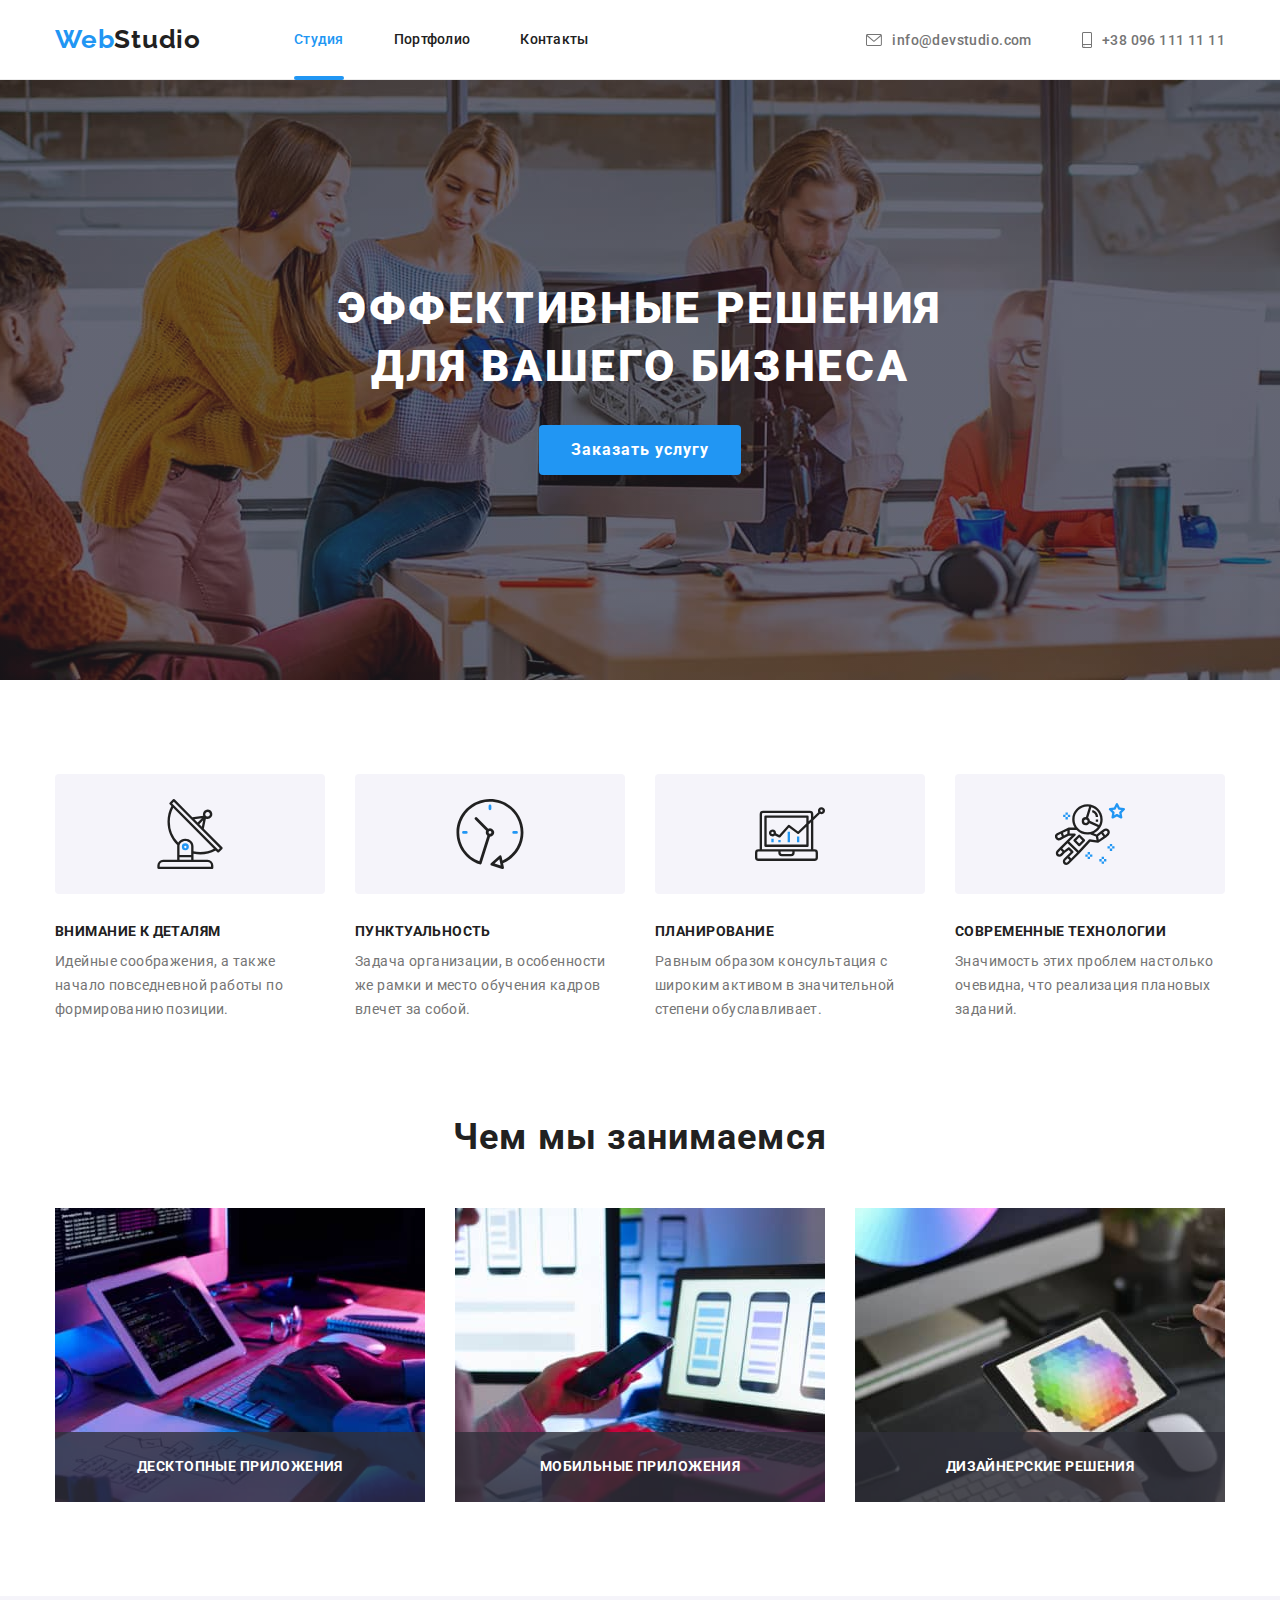
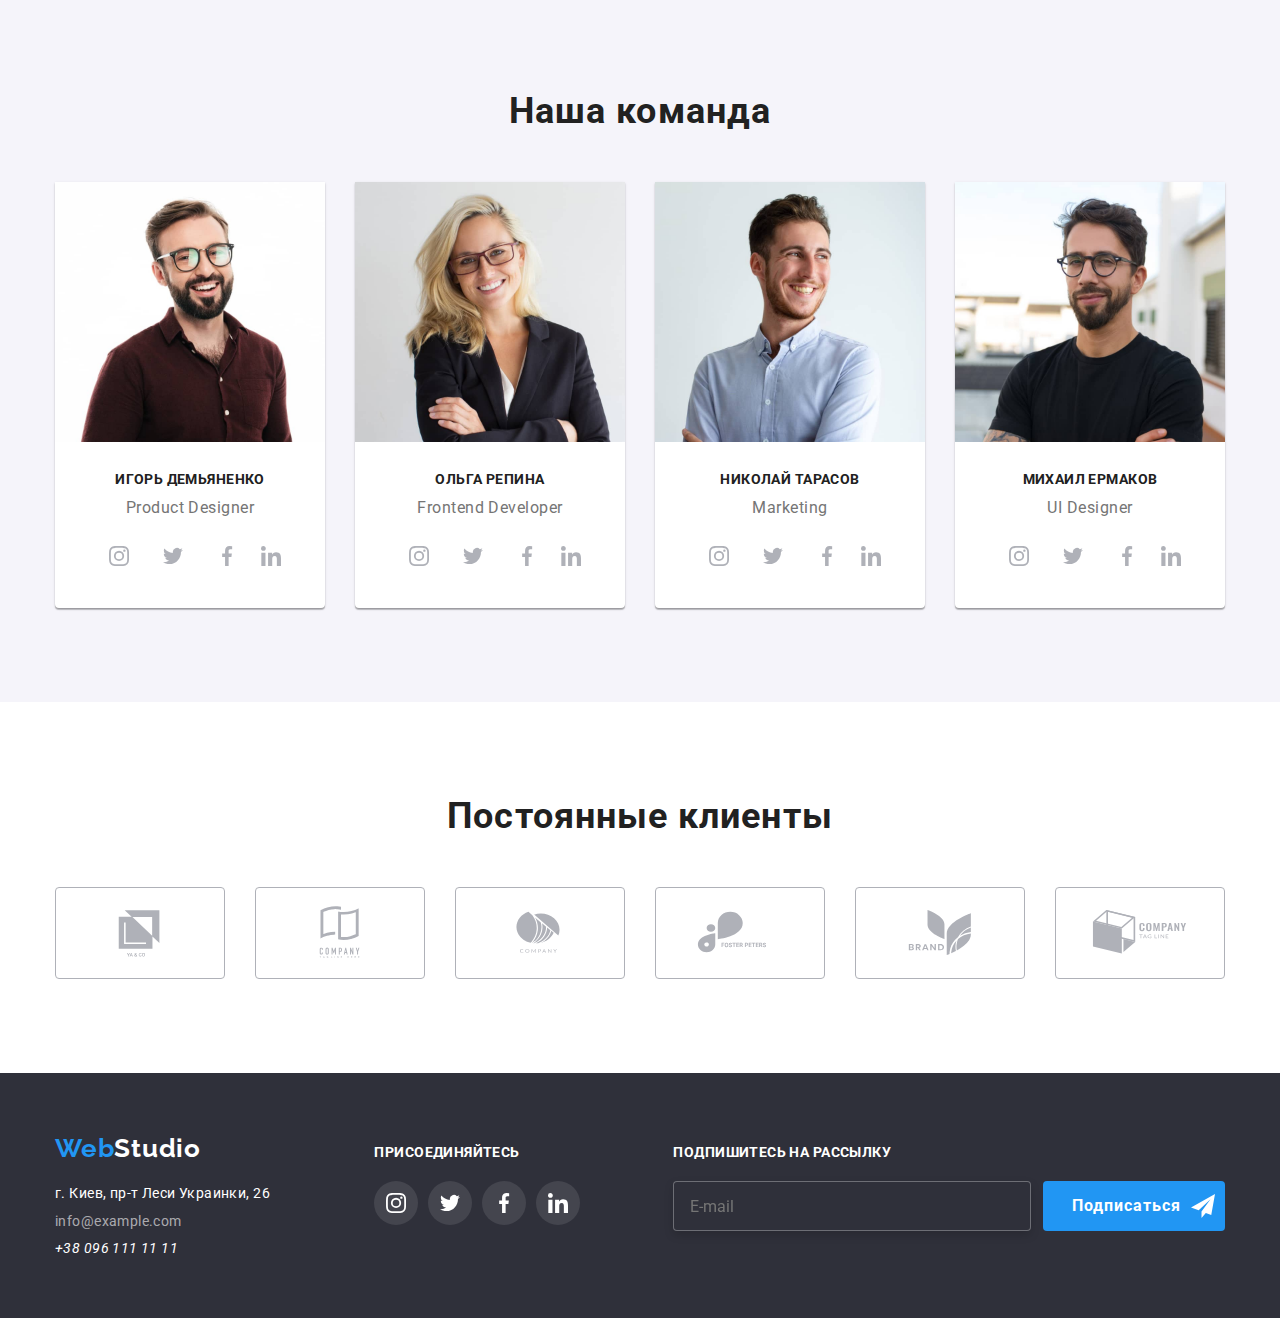
==== commit 1218adf4: "hw7.3" ====
--- a/index.html
+++ b/index.html
@@ -11,7 +11,7 @@
       
      <link rel="stylesheet" href="https://cdnjs.cloudflare.com/ajax/libs/modern-normalize/0.6.0/modern-normalize.min.css">
         
-        <link rel="stylesheet" href="./css/styles.css">
+        <!-- <link rel="stylesheet" href="./css/styles.css"> -->
         <link rel="stylesheet" href="./css/main.min.css">
     </head>
 <body>
@@ -99,7 +99,7 @@
       </section>  
       <section class="section our-works">
         <div class="container">
-          <h2 class="our-works__caption">Чем мы занимаемся</h2>
+          <h2 class="our-works__title">Чем мы занимаемся</h2>
           <ul class="works">
               <li class="works__item works__dekstop-item ">
                   <img src="./images/pic1.jpg" alt="Верстка сайтов" th="370">  
--- a/css/main.min.css
+++ b/css/main.min.css
@@ -1 +1 @@
-/* No CSS *//*# sourceMappingURL=main.min.css.map */+:root{--text-color: #212121;--accent-color: #2196F3;--accent-color-hover: #188CE8;--text-contacts-color: #757575;--main-background-color: #FFFFFF;--frame-background-color: #F5F4FA;--footer-background-color: #2F303A;--text-contacts-color-footer: rgba(255, 255, 255, 0.6);--border-color: #ECECEC;--border-clients-color: #AFB1B8;--input-coor:rgba(33, 33, 33, 0.2)}*,*::before,*::after{-webkit-box-sizing:border-box;box-sizing:border-box}h1,h2,h3,h4,h5,h6,p,ul{padding:0;margin:0}li{list-style:none}.container{width:100%;width:1200px;margin:0 auto;padding-left:15px;padding-right:15px}.section{padding-bottom:94px;padding-top:94px}body{font-family:Roboto,sans-serif;background-color:var(--main-background-color);color:var(--text-color)}header{border-bottom:1px solid var(--border-color)}img{display:block;max-width:100%;height:auto}.visualy-hidden{position:absolute;width:1px;height:1px;margin:-1px;border:0;padding:0;white-space:nowrap;-webkit-clip-path:inset(100%);clip-path:inset(100%);clip:rect(0 0 0 0);overflow:hidden}.logo{display:inline-block;color:var(--accent-color);font-family:Raleway,sans-serif;font-weight:700;font-size:26px;line-height:1.2;letter-spacing:.03em;text-decoration:none}.logo--dark{color:var(--text-color)}.logo--white{color:var(--main-background-color)}.footer-address__logo{margin-bottom:20px}.main-nav{display:-webkit-box;display:-ms-flexbox;display:flex;-webkit-box-align:center;-ms-flex-align:center;align-items:center}.main-nav__logo{margin-right:93px}.nav{display:-webkit-box;display:-ms-flexbox;display:flex}.nav__link{display:block;padding-top:32px;padding-bottom:32px;text-decoration:none;font-weight:500;font-size:14px;line-height:1.1;letter-spacing:.02em;color:var(--text-color);list-style:none;-webkit-transition-property:color;transition-property:color;-webkit-transition-duration:250ms;transition-duration:250ms;-webkit-transition-timing-function:cubic-bezier(0.4, 0, 0.2, 1);transition-timing-function:cubic-bezier(0.4, 0, 0.2, 1)}.nav__link--current{position:relative;color:var(--accent-color)}.nav__link:hover,.nav__link:focus{color:var(--accent-color)}.nav__link--current::after{content:"";position:absolute;margin-top:29px;display:block;width:100%;height:4px;background:var(--accent-color);border-radius:2px}.nav .nav__item:not(:last-child){margin-right:50px}.contacts-nav{display:-webkit-box;display:-ms-flexbox;display:flex;-webkit-box-align:center;-ms-flex-align:center;align-items:center;margin-left:auto}.contacts-nav .contacts-nav__item:not(:last-child){margin-right:50px}.contacts{font-family:"Roboto";font-size:14px;line-height:1.17;letter-spacing:.03em;color:var(--main-background-color);text-decoration:none;list-style:none;-webkit-transition-property:color;transition-property:color;-webkit-transition-duration:250ms;transition-duration:250ms;-webkit-transition-timing-function:cubic-bezier(0.4, 0, 0.2, 1);transition-timing-function:cubic-bezier(0.4, 0, 0.2, 1)}.contacts:hover,.contacts:focus{color:var(--accent-color)}.contacts__email-icon{width:16px;height:12px;margin-right:10px;fill:currentColor;-webkit-transition-property:fill;transition-property:fill;-webkit-transition-duration:250ms;transition-duration:250ms;-webkit-transition-timing-function:cubic-bezier(0.4, 0, 0.2, 1);transition-timing-function:cubic-bezier(0.4, 0, 0.2, 1)}.contacts__email-icon:hover,.contacts__email-icon:focus{fill:var(--accent-color)}.contacts__smartphone-icon{width:10px;height:16px;margin-right:10px;fill:currentColor;-webkit-transition-property:fill;transition-property:fill;-webkit-transition-duration:250ms;transition-duration:250ms;-webkit-transition-timing-function:cubic-bezier(0.4, 0, 0.2, 1);transition-timing-function:cubic-bezier(0.4, 0, 0.2, 1)}.contacts__smartphone-icon:hover,.contacts__smartphone-icon:focus{fill:var(--accent-color)}.contacts--footer{color:var(--text-contacts-color-footer);font-style:normal}.contacts--header{display:-webkit-box;display:-ms-flexbox;display:flex;-webkit-box-align:center;-ms-flex-align:center;align-items:center;color:var(--text-contacts-color);font-weight:500}.main-section{background-color:var(--footer-background-color);max-width:1600px;height:600px;margin-left:auto;margin-right:auto;background-image:-webkit-gradient(linear, left top, right top, from(rgba(47, 48, 58, 0.4)), to(rgba(47, 48, 58, 0.4))),url("../images/bg-image.jpg");background-image:linear-gradient(to right, rgba(47, 48, 58, 0.4), rgba(47, 48, 58, 0.4)),url("../images/bg-image.jpg");background-repeat:no-repeat;background-position:center;background-size:cover;text-align:center;padding-top:200px;padding-bottom:200px}.main-section__title{margin-bottom:30px;font-weight:900;font-size:44px;line-height:1.3;letter-spacing:.06em;text-transform:uppercase;color:var(--main-background-color)}.button{font-family:inherit;background-color:var(--accent-color);font-weight:700;font-size:16px;line-height:1.87;-webkit-box-align:center;-ms-flex-align:center;align-items:center;text-align:center;letter-spacing:.06em;color:var(--main-background-color);cursor:pointer;border-radius:4px;border:rgba(0,0,0,0);-webkit-transition-property:background-color;transition-property:background-color;-webkit-transition-duration:250ms;transition-duration:250ms;-webkit-transition-timing-function:cubic-bezier(0.4, 0, 0.2, 1);transition-timing-function:cubic-bezier(0.4, 0, 0.2, 1)}.button:hover,.button:focus{background-color:var(--accent-color-hover)}.button--hero{display:inline-block;padding:10px 32px;min-width:200px}.menu{display:-webkit-box;display:-ms-flexbox;display:flex;-webkit-box-pack:center;-ms-flex-pack:center;justify-content:center;margin-bottom:50px}.menu__button{padding:6px 22px;font-family:inherit;background-color:var(--frame-background-color);font-weight:500;font-size:16px;line-height:1.62;text-align:center;letter-spacing:.03em;cursor:pointer;border-radius:4px;border:0;-webkit-transition:color 250ms cubic-bezier(0.4, 0, 0.2, 1),background-color 250ms cubic-bezier(0.4, 0, 0.2, 1),-webkit-box-shadow 250ms cubic-bezier(0.4, 0, 0.2, 1);transition:color 250ms cubic-bezier(0.4, 0, 0.2, 1),background-color 250ms cubic-bezier(0.4, 0, 0.2, 1),-webkit-box-shadow 250ms cubic-bezier(0.4, 0, 0.2, 1);transition:color 250ms cubic-bezier(0.4, 0, 0.2, 1),background-color 250ms cubic-bezier(0.4, 0, 0.2, 1),box-shadow 250ms cubic-bezier(0.4, 0, 0.2, 1);transition:color 250ms cubic-bezier(0.4, 0, 0.2, 1),background-color 250ms cubic-bezier(0.4, 0, 0.2, 1),box-shadow 250ms cubic-bezier(0.4, 0, 0.2, 1),-webkit-box-shadow 250ms cubic-bezier(0.4, 0, 0.2, 1)}.menu .menu__item:not(:last-child){margin-right:8px}.menu__button:hover,.menu__button:focus{color:var(--main-background-color);background-color:var(--accent-color);-webkit-box-shadow:0px 3px 1px rgba(0,0,0,.1),0px 1px 2px rgba(0,0,0,.08),0px 2px 2px rgba(0,0,0,.12);box-shadow:0px 3px 1px rgba(0,0,0,.1),0px 1px 2px rgba(0,0,0,.08),0px 2px 2px rgba(0,0,0,.12)}.advantage{display:-webkit-box;display:-ms-flexbox;display:flex}.advantage .advantage__item:not(:last-child){margin-right:30px}.advantage__icon-bg{display:-webkit-box;display:-ms-flexbox;display:flex;-webkit-box-align:center;-ms-flex-align:center;align-items:center;-webkit-box-pack:center;-ms-flex-pack:center;justify-content:center;margin-bottom:30px;width:270px;height:120px;background-color:var(--frame-background-color);border-radius:4px}.advantage__title{margin-bottom:10px;font-weight:700;font-size:14px;line-height:1.14;letter-spacing:.03em;text-transform:uppercase;color:var(--text-color)}.advantage__text{font-size:14px;line-height:1.71;letter-spacing:.03em;color:var(--text-contacts-color)}.works{display:-webkit-box;display:-ms-flexbox;display:flex}.works__text{display:-webkit-box;display:-ms-flexbox;display:flex;-webkit-box-align:center;-ms-flex-align:center;align-items:center;-webkit-box-pack:center;-ms-flex-pack:center;justify-content:center;width:370px;height:70px;font-weight:700;font-size:14px;line-height:1.14;letter-spacing:.03em;text-transform:uppercase;color:var(--main-background-color);background:rgba(47,48,58,.8)}.works__dekstop-item{position:relative}.works__text--position-dekstop{position:absolute;left:0;bottom:0}.works__mobile-item{position:relative}.works__text--position-mobile{position:absolute;left:0;bottom:0}.works__design-item{position:relative}.works__text--position-design{position:absolute;left:0;bottom:0}.works .works__item:not(:last-child){margin-right:30px}.our-works{padding-top:0}.our-works__title{margin-bottom:50px;font-weight:700;font-size:36px;line-height:1.17;text-align:center;letter-spacing:.03em;color:var(--text-color)}.team{display:-webkit-box;display:-ms-flexbox;display:flex}.team__item{text-align:center;border-radius:0px 0px 4px 4px;-webkit-box-shadow:0px 1px 3px rgba(0,0,0,.12),0px 1px 1px rgba(0,0,0,.14),0px 2px 1px rgba(0,0,0,.2);box-shadow:0px 1px 3px rgba(0,0,0,.12),0px 1px 1px rgba(0,0,0,.14),0px 2px 1px rgba(0,0,0,.2);width:270px;background-color:var(--main-background-color)}.team__position{padding-top:30px;padding-bottom:30px}.team__title{margin-bottom:10px;font-weight:700;font-size:14px;line-height:1.14;letter-spacing:.03em;text-transform:uppercase;color:var(--text-color)}.team .team__item:not(:last-child){margin-right:30px}.team__text{margin-bottom:16px;font-size:16px;line-height:1.2;letter-spacing:.03em;color:var(--text-contacts-color)}.our-team{background-color:var(--frame-background-color)}.our-team__title{margin-bottom:50px;font-weight:700;font-size:36px;line-height:1.17;text-align:center;letter-spacing:.03em;color:var(--text-color)}.team-social{display:-webkit-box;display:-ms-flexbox;display:flex;-webkit-box-pack:center;-ms-flex-pack:center;justify-content:center}.team-social .team-social__item:not(:last-child){margin-left:10px}.team-social__icon{width:20px;height:20px;fill:currentColor}.team-social__link{display:-webkit-box;display:-ms-flexbox;display:flex;-webkit-box-align:center;-ms-flex-align:center;align-items:center;-webkit-box-pack:center;-ms-flex-pack:center;justify-content:center;width:44px;height:44px;background:rgba(255,255,255,.1);border-radius:50%;color:var(--border-clients-color);-webkit-transition-property:color,background-color;transition-property:color,background-color;-webkit-transition-duration:250ms;transition-duration:250ms;-webkit-transition-timing-function:cubic-bezier(0.4, 0, 0.2, 1);transition-timing-function:cubic-bezier(0.4, 0, 0.2, 1)}.team-social__link:hover,.team-social__link:focus{background-color:var(--accent-color);color:var(--main-background-color)}.projects{display:-webkit-box;display:-ms-flexbox;display:flex;-ms-flex-wrap:wrap;flex-wrap:wrap}.projects__title{margin-bottom:4px;font-weight:700;font-size:18px;line-height:2;letter-spacing:.06em;color:var(--text-color)}.projects__text{font-size:16px;line-height:1.8;letter-spacing:.03em;color:var(--text-contacts-color)}.projects__exampl{padding:20px 24px;border-left:1px solid #eee;border-right:1px solid #eee;border-bottom:1px solid #eee}.projects__item{width:370px;margin-right:30px;margin-bottom:30px}.projects__overlay-text{position:absolute;display:block;padding:63px 24px;text-align:left;top:0;left:0;width:100%;height:100%;color:var(--main-background-color);background-color:rgba(33,150,243,.9);font-size:18px;line-height:1.6;-webkit-transform:translateY(294px);transform:translateY(294px);-webkit-transition:-webkit-transform 250ms cubic-bezier(0.4, 0, 0.2, 1);transition:-webkit-transform 250ms cubic-bezier(0.4, 0, 0.2, 1);transition:transform 250ms cubic-bezier(0.4, 0, 0.2, 1);transition:transform 250ms cubic-bezier(0.4, 0, 0.2, 1), -webkit-transform 250ms cubic-bezier(0.4, 0, 0.2, 1)}.projects__overlay{position:relative;overflow:hidden}.projects__link{display:block;text-decoration:none;overflow:hidden;-webkit-transition-property:-webkit-box-shadow;transition-property:-webkit-box-shadow;transition-property:box-shadow;transition-property:box-shadow, -webkit-box-shadow;-webkit-transition-duration:250ms;transition-duration:250ms;-webkit-transition-timing-function:cubic-bezier(0.4, 0, 0.2, 1);transition-timing-function:cubic-bezier(0.4, 0, 0.2, 1)}.projects__link:hover .projects__overlay-text,.projects__link:focus .projects__overlay-text{opacity:1;-webkit-transform:translateY(0);transform:translateY(0)}.projects__link:hover,.projects__link:focus{-webkit-box-shadow:0px 1px 1px rgba(0,0,0,.12),0px 4px 4px rgba(0,0,0,.06),1px 4px 6px rgba(0,0,0,.16);box-shadow:0px 1px 1px rgba(0,0,0,.12),0px 4px 4px rgba(0,0,0,.06),1px 4px 6px rgba(0,0,0,.16)}.projects__item:nth-child(3n){margin-right:0}.projects__item:nth-last-child(-n+3){margin-bottom:0}.section__title{margin-bottom:50px;font-weight:700;font-size:36px;line-height:1.16;text-align:center;letter-spacing:.03em;color:var(--text-color)}.clients{display:-webkit-box;display:-ms-flexbox;display:flex}.clients__item{margin-right:30px}.clients__link{display:-webkit-box;display:-ms-flexbox;display:flex;-webkit-box-align:center;-ms-flex-align:center;align-items:center;-webkit-box-pack:center;-ms-flex-pack:center;justify-content:center;width:170px;height:92px;border:1px solid var(--border-clients-color);border-radius:4px;color:var(--border-clients-color);-webkit-transition:color 250ms cubic-bezier(0.4, 0, 0.2, 1),border 250ms cubic-bezier(0.4, 0, 0.2, 1);transition:color 250ms cubic-bezier(0.4, 0, 0.2, 1),border 250ms cubic-bezier(0.4, 0, 0.2, 1)}.clients__link:hover,.clients__link:focus{border:1px solid var(--accent-color);color:var(--accent-color)}.clients__icon{width:106px;height:60px;fill:currentColor}.footer{padding-top:60px;padding-bottom:60px;background-color:var(--footer-background-color)}.footer-address{display:-webkit-box;display:-ms-flexbox;display:flex;-webkit-box-flex:1;-ms-flex-positive:1;flex-grow:1;-webkit-box-orient:vertical;-webkit-box-direction:normal;-ms-flex-direction:column;flex-direction:column;-webkit-box-align:start;-ms-flex-align:start;align-items:flex-start}.address{display:inline-block}.address__item{margin-bottom:9px}.address__link:hover,.address__link:focus{color:var(--accent-color)}.address__link{font-family:"Roboto";font-style:normal;font-size:14px;line-height:1.17;letter-spacing:.03em;color:var(--main-background-color);text-decoration:none;-webkit-transition-property:color;transition-property:color;-webkit-transition-duration:250ms;transition-duration:250ms;-webkit-transition-timing-function:cubic-bezier(0.4, 0, 0.2, 1);transition-timing-function:cubic-bezier(0.4, 0, 0.2, 1)}.email{margin-bottom:9px}.social{margin-left:70px}.social__list{display:-webkit-box;display:-ms-flexbox;display:flex;-webkit-box-align:center;-ms-flex-align:center;align-items:center;margin-top:20px}.social__title{font-weight:700;font-size:14px;line-height:1.14;letter-spacing:.03em;text-transform:uppercase;font-style:normal;color:var(--main-background-color)}.social__list .social__item:not(:last-child){margin-right:10px}.social__link{display:-webkit-box;display:-ms-flexbox;display:flex;-webkit-box-align:center;-ms-flex-align:center;align-items:center;-webkit-box-pack:center;-ms-flex-pack:center;justify-content:center;width:44px;height:44px;background:rgba(255,255,255,.1);border-radius:50%;color:var(--main-background-color);-webkit-transition-property:background-color;transition-property:background-color;-webkit-transition-duration:250ms;transition-duration:250ms;-webkit-transition-timing-function:cubic-bezier(0.4, 0, 0.2, 1);transition-timing-function:cubic-bezier(0.4, 0, 0.2, 1)}.social__icon{width:20px;height:20px;fill:currentColor}.social__link:hover,.social__link:focus{background-color:var(--accent-color)}.footer-style{display:-webkit-box;display:-ms-flexbox;display:flex;-webkit-box-align:baseline;-ms-flex-align:baseline;align-items:baseline}.footer-form{display:-webkit-box;display:-ms-flexbox;display:flex;-webkit-box-orient:vertical;-webkit-box-direction:normal;-ms-flex-direction:column;flex-direction:column;margin-left:93px}.footer-form__cta{display:-webkit-box;display:-ms-flexbox;display:flex;-webkit-box-align:center;-ms-flex-align:center;align-items:center;-webkit-box-pack:center;-ms-flex-pack:center;justify-content:center}.footer-form__input{padding:15px 16px;margin-right:12px;width:358px;height:50px;border:1px solid rgba(255,255,255,.3);-webkit-filter:drop-shadow(0px 4px 4px rgba(0, 0, 0, 0.15));filter:drop-shadow(0px 4px 4px rgba(0, 0, 0, 0.15));border-radius:4px;color:var(--main-background-color);background-color:var(--footer-background-color)}.footer-form__label{margin-bottom:20px;font-weight:700;font-size:14px;line-height:1.14;letter-spacing:.03em;text-transform:uppercase;color:var(--main-background-color)}.button--subscribe{display:-webkit-box;display:-ms-flexbox;display:flex;-webkit-box-align:center;-ms-flex-align:center;align-items:center;-webkit-box-pack:center;-ms-flex-pack:center;justify-content:center;padding:10px 10px 10px 29px}.button__icon{margin-left:10px;width:24px;height:24px;fill:var(--main-background-color)}.backdrop{position:fixed;top:0;left:0;width:100%;height:100%;background-color:rgba(0,0,0,.2);opacity:1;-webkit-transition:opacity 250ms cubic-bezier(0.4, 0, 0.2, 1),visibility 250ms cubic-bezier(0.4, 0, 0.2, 1);transition:opacity 250ms cubic-bezier(0.4, 0, 0.2, 1),visibility 250ms cubic-bezier(0.4, 0, 0.2, 1)}.backdrop.is-hidden{opacity:0;pointer-events:none;visibility:hidden}.backdrop.is-hidden.modal{-webkit-transform:translate(-50%, -50%) scale(0.9);transform:translate(-50%, -50%) scale(0.9)}.modal{position:absolute;top:50%;left:50%;height:581px;width:528px;background:#fff;-webkit-box-shadow:0px 1px 3px rgba(0,0,0,.12),0px 1px 1px rgba(0,0,0,.14),0px 2px 1px rgba(0,0,0,.2);box-shadow:0px 1px 3px rgba(0,0,0,.12),0px 1px 1px rgba(0,0,0,.14),0px 2px 1px rgba(0,0,0,.2);border-radius:4px;-webkit-transform:translate(-50%, -50%) scale(1);transform:translate(-50%, -50%) scale(1);-webkit-transition:transforme 250ms cubic-bezier(0.4, 0, 0.2, 1);transition:transforme 250ms cubic-bezier(0.4, 0, 0.2, 1)}.modal-icon{width:18px;height:18px;fill:var(--text-color)}.modal__button{position:absolute;top:8px;right:8px;display:-webkit-box;display:-ms-flexbox;display:flex;-webkit-box-align:center;-ms-flex-align:center;align-items:center;-webkit-box-pack:center;-ms-flex-pack:center;justify-content:center;width:30px;height:30px;background:#fff;border:1px solid rgba(0,0,0,.1);border-radius:50%;cursor:pointer}.form{padding:40px}.form__title{margin-bottom:12px;font-weight:700;font-size:20px;line-height:1.15;text-align:center;letter-spacing:.03em;color:var(--text-color)}.form__field{position:relative;margin-bottom:10px}.form__label{display:block;margin-bottom:4px;font-size:12px;line-height:1.16;letter-spacing:.01em;color:var(--text-contacts-color)}.form__input{padding-left:42px;width:100%;height:40px;border:1px solid var(--input-coor);border-radius:4px;color:var(--text-color);cursor:pointer;-webkit-transition:border 250ms cubic-bezier(0.4, 0, 0.2, 1),outline 250ms cubic-bezier(0.4, 0, 0.2, 1);transition:border 250ms cubic-bezier(0.4, 0, 0.2, 1),outline 250ms cubic-bezier(0.4, 0, 0.2, 1)}.form__input:hover,.form__input:focus{border:1px solid var(--accent-color);outline:1px solid var(--accent-color)}.form__input:hover+.input-icon,.form__input:focus+.input-icon{fill:var(--accent-color)}.form__comment{display:block;width:100%;height:120px;padding:16px 12px;resize:none;border:1px solid rgba(33,33,33,.2);border-radius:4px;cursor:pointer;-webkit-transition:border 250ms cubic-bezier(0.4, 0, 0.2, 1),outline 250ms cubic-bezier(0.4, 0, 0.2, 1);transition:border 250ms cubic-bezier(0.4, 0, 0.2, 1),outline 250ms cubic-bezier(0.4, 0, 0.2, 1)}.form__comment:hover,.form__comment:focus{border:1px solid var(--accent-color);outline:1px solid var(--accent-color)}.form__link{color:var(--accent-color)}.form__checkbox{position:absolute;width:1px;height:1px;margin:-1px;border:0;padding:0;clip:rect(0 0 0 0);overflow:hidden}.form__checkbox-icon{display:inline-block;margin-right:9px;width:16px;height:15px;border:2px solid var(--text-color);border-radius:4px}.form__checkbox:checked+.form__checkbox-icon{border-color:var(--accent-color);background-color:var(--accent-color);background-image:url(../images/icon\ check\ \(1\).svg);background-size:contain;background-origin:border-box}.form__rights{margin-top:20px}.form__rights-label{display:-webkit-box;display:-ms-flexbox;display:flex;-webkit-box-pack:center;-ms-flex-pack:center;justify-content:center;-webkit-box-align:center;-ms-flex-align:center;align-items:center;font-size:14px;line-height:1.71;letter-spacing:.03em;color:var(--text-contacts-color)}.input-icon{position:absolute;top:11px;left:12px;display:inline-block;width:18px;height:18px;fill:currentColor;-webkit-transition:fill 250ms cubic-bezier(0.4, 0, 0.2, 1);transition:fill 250ms cubic-bezier(0.4, 0, 0.2, 1)}.button--send{display:block;padding:10px 55px;margin-top:30px;margin-left:auto;margin-right:auto}/*# sourceMappingURL=main.min.css.map */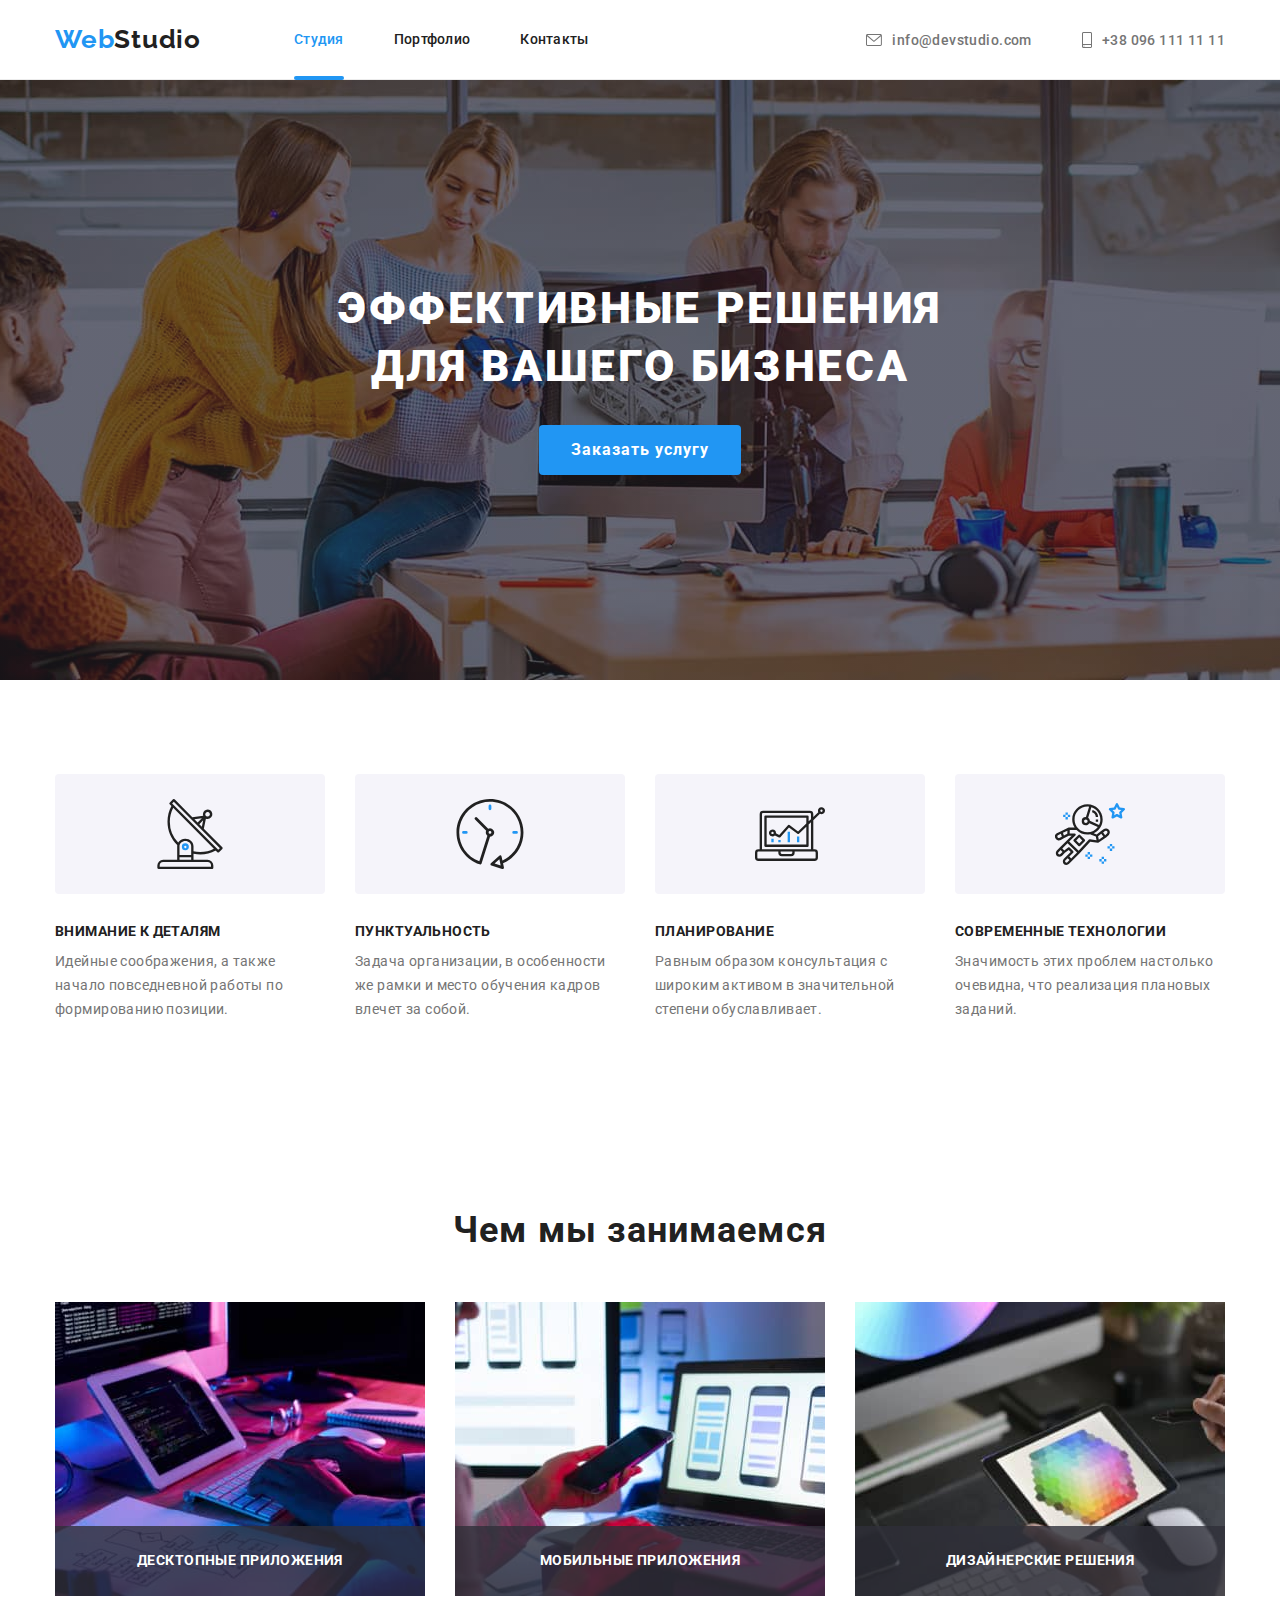
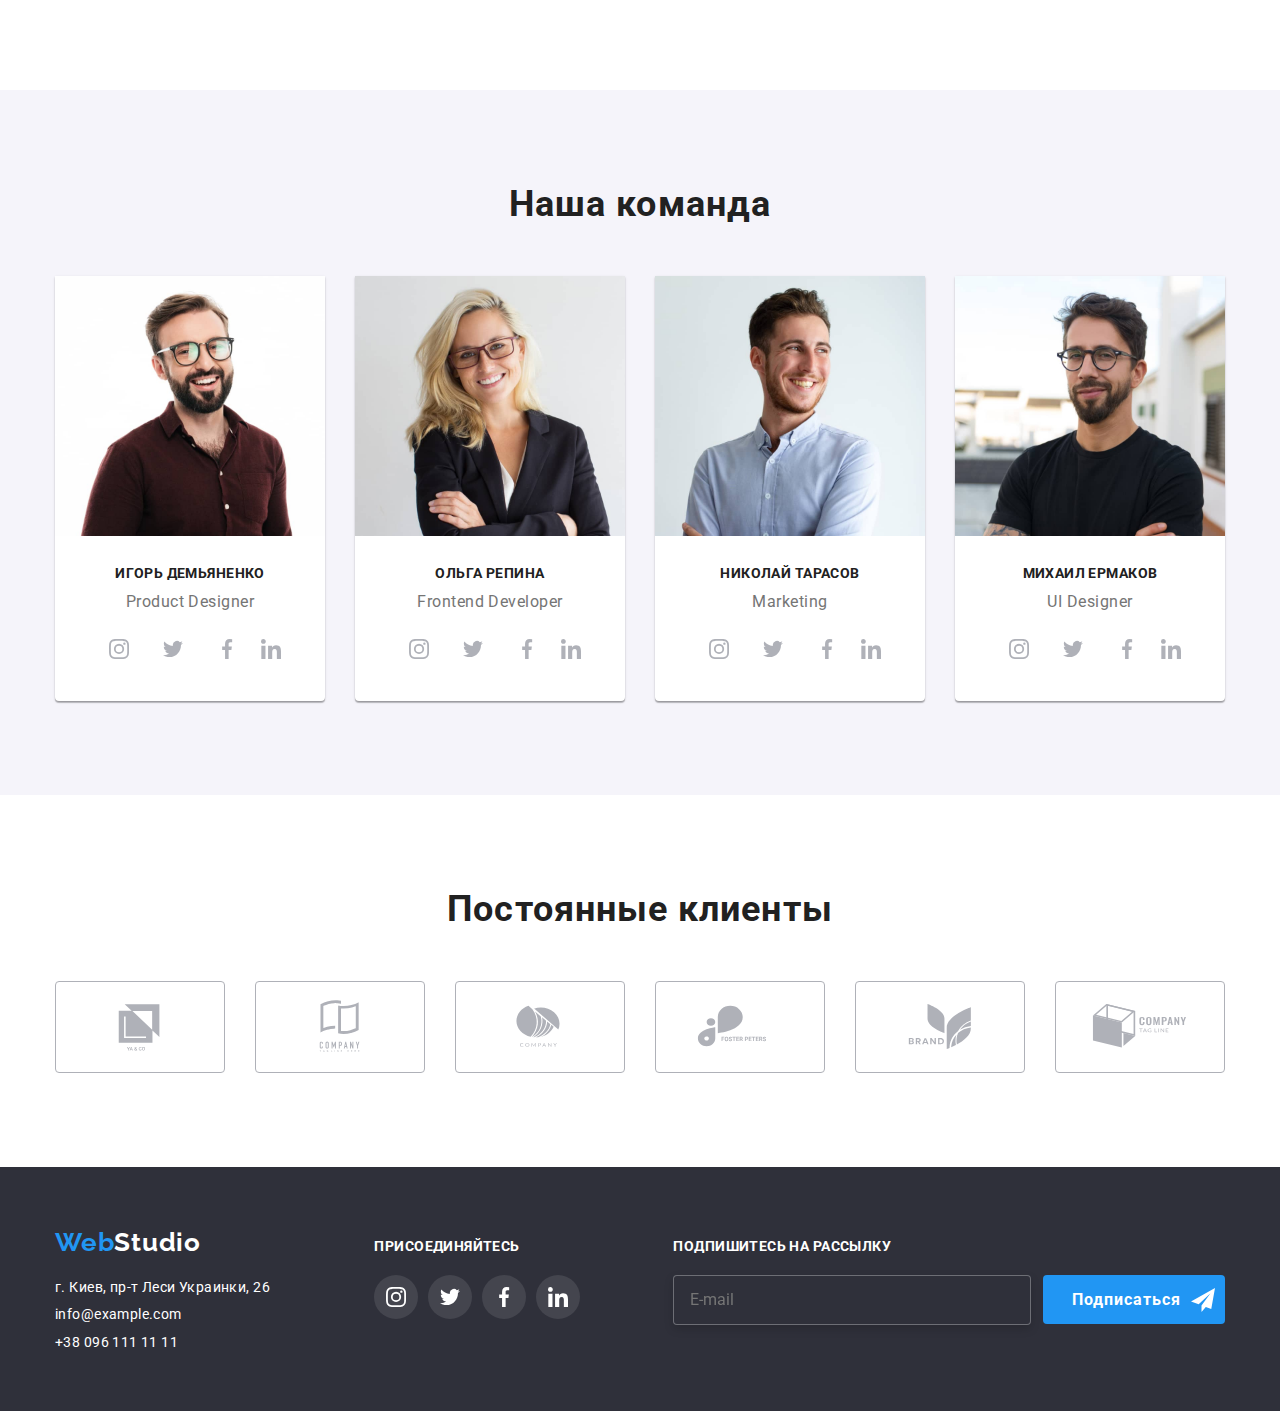
==== commit 098b0fc0: "hw7.4" ====
--- a/index.html
+++ b/index.html
@@ -9,16 +9,14 @@
         <link rel="preconnect" href="https://fonts.gstatic.com" crossorigin> 
         <link href="https://fonts.googleapis.com/css2?family=Raleway:wght@700&family=Roboto:wght@400;500;700;900&display=swap" rel="stylesheet">
       
-     <link rel="stylesheet" href="https://cdnjs.cloudflare.com/ajax/libs/modern-normalize/0.6.0/modern-normalize.min.css">
+        <link rel="stylesheet" href="https://cdnjs.cloudflare.com/ajax/libs/modern-normalize/0.6.0/modern-normalize.min.css">
         
-        <!-- <link rel="stylesheet" href="./css/styles.css"> -->
         <link rel="stylesheet" href="./css/main.min.css">
     </head>
 <body>
-    <header>
-    <div class="container">   
-        <div class="main-nav">
-            <a class="logo main-nav__logo" href="#"> Web<span class="logo--dark">Studio</span></a>
+    <header class="header">
+    <div class="container header__container">   
+            <a class="logo header__logo" href="#"> Web<span class="logo__dark">Studio</span></a>
         <nav >
             <ul class="nav">
                 <li class="nav__item" ><a class="nav__link nav__link--current "  href="./index.html">Студия</a> </li>
@@ -28,16 +26,16 @@
         </nav>   
         <ul class="contacts-nav ">
             <li class="contacts-nav__item"> 
-              <a class="contacts contacts--header " href="mailto:info@devstudio.com">
-                 <svg class="contacts__email-icon" width="16" height="12">
+              <a class="contacts-nav__link contacts-nav__link--header " href="mailto:info@devstudio.com">
+                 <svg class="contacts-nav__icon" width="16" height="12">
                   <use  href="./images/icos.svg#icon-envelope"></use>
                 </svg>
                 info@devstudio.com
               </a>
             </li>
             <li class="contacts-nav__item "> 
-               <a class="contacts contacts--header" href="tel:+380961111111">
-                 <svg class="contacts__smartphone-icon" width="10" height="16">
+               <a class="contacts-nav__link contacts-nav__link--header" href="tel:+380961111111">
+                 <svg class="contacts-nav__icon" width="10" height="16">
                   <use href="./images/icos.svg#icon-smartphone"></use>
                 </svg>
                  +38 096 111 11 11
@@ -45,7 +43,6 @@
             </li>
         </ul>
        </div>
-     </div>
     </header>
     <main>
         <section class="main-section ">
@@ -97,62 +94,62 @@
           </ul>
         </div>
       </section>  
-      <section class="section our-works">
+      <section class="section section--no-padding-top">
         <div class="container">
-          <h2 class="our-works__title">Чем мы занимаемся</h2>
+          <h2 class="section__title">Чем мы занимаемся</h2>
           <ul class="works">
-              <li class="works__item works__dekstop-item ">
+              <li class="works__item">
                   <img src="./images/pic1.jpg" alt="Верстка сайтов" th="370">  
                   <p class="works__text works__text--position-dekstop">Десктопные приложения</p> 
               </li>
-              <li class="works__item works__mobile-item">
+              <li class="works__item">
                    <img src="./images/pic2.jpg" alt="Мобильные приложения" width="370">   
                    <p class="works__text works__text--position-mobile">Мобильные приложения</p>
               </li>
-              <li class="works__item works__design-item">
+              <li class="works__item">
                    <img src="./images/pic3.jpg" alt="Игры" width="370"> 
                    <p class="works__text works__text--position-design">Дизайнерские решения</p>
               </li>
           </ul>
         </div>
       </section>
-      <section class="section our-team">
+      <section class="section section--other-background">
         <div class="container"> 
-          <h2 class="our-team__title">Наша команда</h2>
+          <h2 class="section__title">Наша команда</h2>
           <ul class="team">
               <li class="team__item">
                 <img src="./images/foto1.jpg" alt="Игорь Демьяненко фото " width="270">  
                  <div class="team__position">
                    <h3 class="team__title">Игорь Демьяненко</h3>
                    <p class="team__text"> Product Designer</p>
-                   <ul class="team-social">
-                    <li class="team-social__item">
-                     <a href="#" class="team-social__link">
-                      <svg width="20" height="20" class="team-social__icon">
+                   <ul class="social">
+                    <li class="social__item">
+                     <a href="#" class="social__link">
+                      <svg width="20" height="20" class="social__icon">
                         <use href="./images/icos.svg#icon-instagram-2">
                         </use>
                       </svg>
                     </a>
                     </li>
-                    <li class="team-social__item">
-                      <a href="#" class="team-social__link">
-                      <svg width="20" height="20" class="team-social__icon">
+                    <li class="social__item">
+                      <a href="#" class="social__link">
+                      <svg width="20" height="20" class="social__icon">
                         <use href="./images/icos.svg#icon-twitter-1">
                         </use>
                       </svg>
                       </a>
                     </li>
-                    <li class="team-social__item">
-                      <a href="#" class="team-social__link">
-                      <svg width="20" height="20" class="team-social__icon">
+                    <li class="social__item">
+                      <a href="#" class="social__link">
+                      <svg width="20" height="20" class="social__icon">
                         <use href="./images/icos.svg#icon-facebook-1">
                         </use>
                       </svg>
                       </a>
                     </li>
-                    <li class="team-social__item">
-                      <a href="#" class="team-social__link">
-                      <svg width="20" height="20" class="team-social__icon">
+                    <li class="social__item">
+                      <a href="#" class="social__link">
+                      <svg width="20" height="20" class="social__icon">
                         <use href="./images/icos.svg#icon-linkedin-1">
                         </use>
                       </svg>
@@ -166,34 +163,34 @@
                   <div class="team__position">
                     <h3 class="team__title">Ольга Репина</h3>
                     <p class="team__text"> Frontend Developer</p>
-                    <ul class="team-social">
-                    <li class="team-social__item">
-                     <a href="#" class="team-social__link">
-                      <svg width="20" height="20" class="team-social__icon">
+                    <ul class="social">
+                    <li class="social__item">
+                     <a href="#" class="social__link">
+                      <svg width="20" height="20" class="social__icon">
                         <use href="./images/icos.svg#icon-instagram-2">
                         </use>
                       </svg>
                     </a>
                     </li>
-                    <li class="team-social__item">
-                      <a href="#" class="team-social__link">
-                      <svg width="20" height="20" class="team-social__icon">
+                    <li class="social__item">
+                      <a href="#" class="social__link">
+                      <svg width="20" height="20" class="social__icon">
                         <use href="./images/icos.svg#icon-twitter-1">
                         </use>
                       </svg>
                       </a>
                     </li>
-                    <li class="team-social__item">
-                      <a href="#" class="team-social__link">
-                      <svg width="20" height="20" class="team-social__icon">
+                    <li class="social__item">
+                      <a href="#" class="social__link">
+                      <svg width="20" height="20" class="social__icon">
                         <use href="./images/icos.svg#icon-facebook-1">
                         </use>
                       </svg>
                       </a>
                     </li>
-                    <li class="team-social__item">
-                      <a href="#" class="team-social__link">
-                      <svg width="20" height="20" class="team-social__icon">
+                    <li class="social__item">
+                      <a href="#" class="social__link">
+                      <svg width="20" height="20" class="social__icon">
                         <use href="./images/icos.svg#icon-linkedin-1">
                         </use>
                       </svg>
@@ -207,34 +204,34 @@
                   <div class="team__position">
                     <h3 class="team__title">Николай Тарасов </h3>
                     <p class="team__text"> Marketing</p>
-                      <ul class="team-social">
-                      <li class="team-social__item">
-                       <a href="#" class="team-social__link">
-                        <svg width="20" height="20" class="team-social__icon">
+                      <ul class="social">
+                      <li class="social__item">
+                       <a href="#" class="social__link">
+                        <svg width="20" height="20" class="social__icon">
                           <use href="./images/icos.svg#icon-instagram-2">
                           </use>
                         </svg>
                       </a>
                       </li>
-                      <li class="team-social__item">
-                        <a href="#" class="team-social__link">
-                        <svg width="20" height="20" class="team-social__icon">
+                      <li class="social__item">
+                        <a href="#" class="social__link">
+                        <svg width="20" height="20" class="social__icon">
                           <use href="./images/icos.svg#icon-twitter-1">
                           </use>
                         </svg>
                         </a>
                       </li>
-                      <li class="team-social__item">
-                        <a href="#" class="team-social__link">
-                        <svg width="20" height="20" class="team-social__icon">
+                      <li class="social__item">
+                        <a href="#" class="social__link">
+                        <svg width="20" height="20" class="social__icon">
                           <use href="./images/icos.svg#icon-facebook-1">
                           </use>
                         </svg>
                         </a>
                       </li>
-                      <li class="team-social__item">
-                        <a href="#" class="team-social__link">
-                        <svg width="20" height="20" class="team-social__icon">
+                      <li class="social__item">
+                        <a href="#" class="social__link">
+                        <svg width="20" height="20" class="social__icon">
                           <use href="./images/icos.svg#icon-linkedin-1">
                           </use>
                         </svg>
@@ -248,34 +245,34 @@
                   <div class="team__position">
                     <h3 class="team__title">Михаил Ермаков</h3>
                     <p class="team__text"> UI Designer</p>
-                    <ul class="team-social">
-                      <li class="team-social__item">
-                       <a href="#" class="team-social__link">
-                        <svg width="20" height="20" class="team-social__icon">
+                    <ul class="social">
+                      <li class="social__item">
+                       <a href="#" class="social__link">
+                        <svg width="20" height="20" class="social__icon">
                           <use href="./images/icos.svg#icon-instagram-2">
                           </use>
                         </svg>
                       </a>
                       </li>
-                      <li class="team-social__item">
-                        <a href="#" class="team-social__link">
-                        <svg width="20" height="20" class="team-social__icon">
+                      <li class="social__item">
+                        <a href="#" class="social__link">
+                        <svg width="20" height="20" class="social__icon">
                           <use href="./images/icos.svg#icon-twitter-1">
                           </use>
                         </svg>
                         </a>
                       </li>
-                      <li class="team-social__item">
-                        <a href="#" class="team-social__link">
-                        <svg width="20" height="20" class="team-social__icon">
+                      <li class="social__item">
+                        <a href="#" class="social__link">
+                        <svg width="20" height="20" class="social__icon">
                           <use href="./images/icos.svg#icon-facebook-1">
                           </use>
                         </svg>
                         </a>
                       </li>
-                      <li class="team-social__item">
-                        <a href="#" class="team-social__link">
-                        <svg width="20" height="20" class="team-social__icon">
+                      <li class="social__item">
+                        <a href="#" class="social__link">
+                        <svg width="20" height="20" class="social__icon">
                           <use href="./images/icos.svg#icon-linkedin-1">
                           </use>
                         </svg>
@@ -341,48 +338,48 @@
         <div class="container">
           <div class="footer-style">
             <div class="footer-address">
-        <a class="logo footer-address__logo " href="#"> Web<span class="logo--white">Studio</span>  </a>
+        <a class="logo footer-address__logo " href="#"> Web<span class="logo__white">Studio</span>  </a>
 <address >
     <ul class="address" >
         <li class="address__item">
            <a class="address__link" href="https://www.google.com/maps/place/бул.+Леси+Украинки,+26,+Киев,+Украина,+02000/@50.4265841,30.5361971,17z/data=!3m1!4b1!4m5!3m4!1s0x40d4cf0e033ecbe9:0x57a4dffefec77da0!8m2!3d50.4265807!4d30.5383859">г. Киев, пр-т Леси Украинки, 26</a>
         </li>
-        <li class="email">
-            <a class="contacts contacts--footer" href="mailto:info@example.com">info@example.com</a> 
-        </li>
-        <li class="telephon">
-            <a class="contacts contacts-footer" href="tel:+380961111111">+38 096 111 11 11</a>  
+        <li class="address__email">
+            <a class="address__contacts address__contacts--footer" href="mailto:info@example.com">info@example.com</a> 
+        </li>
+        <li>
+            <a class="address__contacts address__contacts--footer" href="tel:+380961111111">+38 096 111 11 11</a>  
         </li>
     </ul>
 </address>
 </div>
-<div class="social">
-  <h3 class="social__title">присоединяйтесь</h3>
-    <ul class="social__list">
-      <li class="social__item">
-        <a href="#"class="social__link" >
-          <svg width="20" height="20"class="social__icon">
+<div class="cta-social">
+  <h3 class="cta-social__title">присоединяйтесь</h3>
+    <ul class="cta-social__list">
+      <li class="cta-social__item">
+        <a href="#"class="cta-social__link" >
+          <svg width="20" height="20"class="cta-social__icon">
             <use  href="./images/icos.svg#icon-instagram-2"></use>
           </svg>
         </a>
       </li>
-      <li class="social__item">
-        <a href="#" class="social__link">
-          <svg width="20" height="20" class="social__icon">
+      <li class="cta-social__item">
+        <a href="#" class="cta-social__link">
+          <svg width="20" height="20" class="cta-social__icon">
             <use  href="./images/icos.svg#icon-twitter-1"></use>
           </svg>
         </a>
       </li>
-      <li class="social__item">
-        <a href="#" class="social__link" >
-          <svg width="20" height="20"class="social__icon">
+      <li class="cta-social__item">
+        <a href="#" class="cta-social__link" >
+          <svg width="20" height="20"class="cta-social__icon">
             <use  href="./images/icos.svg#icon-facebook-1"></use>
           </svg>
         </a>
       </li>
-      <li class="social__item">
-        <a href="#"class="social__link" >
-          <svg width="20" height="20"class="social__icon">
+      <li class="cta-social__item">
+        <a href="#"class="cta-social__link" >
+          <svg width="20" height="20"class="cta-social__icon">
             <use  href="./images/icos.svg#icon-linkedin-1"></use>
           </svg>
         </a>
--- a/css/main.min.css
+++ b/css/main.min.css
@@ -1 +1 @@
-:root{--text-color: #212121;--accent-color: #2196F3;--accent-color-hover: #188CE8;--text-contacts-color: #757575;--main-background-color: #FFFFFF;--frame-background-color: #F5F4FA;--footer-background-color: #2F303A;--text-contacts-color-footer: rgba(255, 255, 255, 0.6);--border-color: #ECECEC;--border-clients-color: #AFB1B8;--input-coor:rgba(33, 33, 33, 0.2)}*,*::before,*::after{-webkit-box-sizing:border-box;box-sizing:border-box}h1,h2,h3,h4,h5,h6,p,ul{padding:0;margin:0}li{list-style:none}.container{width:100%;width:1200px;margin:0 auto;padding-left:15px;padding-right:15px}.section{padding-bottom:94px;padding-top:94px}body{font-family:Roboto,sans-serif;background-color:var(--main-background-color);color:var(--text-color)}header{border-bottom:1px solid var(--border-color)}img{display:block;max-width:100%;height:auto}.visualy-hidden{position:absolute;width:1px;height:1px;margin:-1px;border:0;padding:0;white-space:nowrap;-webkit-clip-path:inset(100%);clip-path:inset(100%);clip:rect(0 0 0 0);overflow:hidden}.logo{display:inline-block;color:var(--accent-color);font-family:Raleway,sans-serif;font-weight:700;font-size:26px;line-height:1.2;letter-spacing:.03em;text-decoration:none}.logo--dark{color:var(--text-color)}.logo--white{color:var(--main-background-color)}.footer-address__logo{margin-bottom:20px}.main-nav{display:-webkit-box;display:-ms-flexbox;display:flex;-webkit-box-align:center;-ms-flex-align:center;align-items:center}.main-nav__logo{margin-right:93px}.nav{display:-webkit-box;display:-ms-flexbox;display:flex}.nav__link{display:block;padding-top:32px;padding-bottom:32px;text-decoration:none;font-weight:500;font-size:14px;line-height:1.1;letter-spacing:.02em;color:var(--text-color);list-style:none;-webkit-transition-property:color;transition-property:color;-webkit-transition-duration:250ms;transition-duration:250ms;-webkit-transition-timing-function:cubic-bezier(0.4, 0, 0.2, 1);transition-timing-function:cubic-bezier(0.4, 0, 0.2, 1)}.nav__link--current{position:relative;color:var(--accent-color)}.nav__link:hover,.nav__link:focus{color:var(--accent-color)}.nav__link--current::after{content:"";position:absolute;margin-top:29px;display:block;width:100%;height:4px;background:var(--accent-color);border-radius:2px}.nav .nav__item:not(:last-child){margin-right:50px}.contacts-nav{display:-webkit-box;display:-ms-flexbox;display:flex;-webkit-box-align:center;-ms-flex-align:center;align-items:center;margin-left:auto}.contacts-nav .contacts-nav__item:not(:last-child){margin-right:50px}.contacts{font-family:"Roboto";font-size:14px;line-height:1.17;letter-spacing:.03em;color:var(--main-background-color);text-decoration:none;list-style:none;-webkit-transition-property:color;transition-property:color;-webkit-transition-duration:250ms;transition-duration:250ms;-webkit-transition-timing-function:cubic-bezier(0.4, 0, 0.2, 1);transition-timing-function:cubic-bezier(0.4, 0, 0.2, 1)}.contacts:hover,.contacts:focus{color:var(--accent-color)}.contacts__email-icon{width:16px;height:12px;margin-right:10px;fill:currentColor;-webkit-transition-property:fill;transition-property:fill;-webkit-transition-duration:250ms;transition-duration:250ms;-webkit-transition-timing-function:cubic-bezier(0.4, 0, 0.2, 1);transition-timing-function:cubic-bezier(0.4, 0, 0.2, 1)}.contacts__email-icon:hover,.contacts__email-icon:focus{fill:var(--accent-color)}.contacts__smartphone-icon{width:10px;height:16px;margin-right:10px;fill:currentColor;-webkit-transition-property:fill;transition-property:fill;-webkit-transition-duration:250ms;transition-duration:250ms;-webkit-transition-timing-function:cubic-bezier(0.4, 0, 0.2, 1);transition-timing-function:cubic-bezier(0.4, 0, 0.2, 1)}.contacts__smartphone-icon:hover,.contacts__smartphone-icon:focus{fill:var(--accent-color)}.contacts--footer{color:var(--text-contacts-color-footer);font-style:normal}.contacts--header{display:-webkit-box;display:-ms-flexbox;display:flex;-webkit-box-align:center;-ms-flex-align:center;align-items:center;color:var(--text-contacts-color);font-weight:500}.main-section{background-color:var(--footer-background-color);max-width:1600px;height:600px;margin-left:auto;margin-right:auto;background-image:-webkit-gradient(linear, left top, right top, from(rgba(47, 48, 58, 0.4)), to(rgba(47, 48, 58, 0.4))),url("../images/bg-image.jpg");background-image:linear-gradient(to right, rgba(47, 48, 58, 0.4), rgba(47, 48, 58, 0.4)),url("../images/bg-image.jpg");background-repeat:no-repeat;background-position:center;background-size:cover;text-align:center;padding-top:200px;padding-bottom:200px}.main-section__title{margin-bottom:30px;font-weight:900;font-size:44px;line-height:1.3;letter-spacing:.06em;text-transform:uppercase;color:var(--main-background-color)}.button{font-family:inherit;background-color:var(--accent-color);font-weight:700;font-size:16px;line-height:1.87;-webkit-box-align:center;-ms-flex-align:center;align-items:center;text-align:center;letter-spacing:.06em;color:var(--main-background-color);cursor:pointer;border-radius:4px;border:rgba(0,0,0,0);-webkit-transition-property:background-color;transition-property:background-color;-webkit-transition-duration:250ms;transition-duration:250ms;-webkit-transition-timing-function:cubic-bezier(0.4, 0, 0.2, 1);transition-timing-function:cubic-bezier(0.4, 0, 0.2, 1)}.button:hover,.button:focus{background-color:var(--accent-color-hover)}.button--hero{display:inline-block;padding:10px 32px;min-width:200px}.menu{display:-webkit-box;display:-ms-flexbox;display:flex;-webkit-box-pack:center;-ms-flex-pack:center;justify-content:center;margin-bottom:50px}.menu__button{padding:6px 22px;font-family:inherit;background-color:var(--frame-background-color);font-weight:500;font-size:16px;line-height:1.62;text-align:center;letter-spacing:.03em;cursor:pointer;border-radius:4px;border:0;-webkit-transition:color 250ms cubic-bezier(0.4, 0, 0.2, 1),background-color 250ms cubic-bezier(0.4, 0, 0.2, 1),-webkit-box-shadow 250ms cubic-bezier(0.4, 0, 0.2, 1);transition:color 250ms cubic-bezier(0.4, 0, 0.2, 1),background-color 250ms cubic-bezier(0.4, 0, 0.2, 1),-webkit-box-shadow 250ms cubic-bezier(0.4, 0, 0.2, 1);transition:color 250ms cubic-bezier(0.4, 0, 0.2, 1),background-color 250ms cubic-bezier(0.4, 0, 0.2, 1),box-shadow 250ms cubic-bezier(0.4, 0, 0.2, 1);transition:color 250ms cubic-bezier(0.4, 0, 0.2, 1),background-color 250ms cubic-bezier(0.4, 0, 0.2, 1),box-shadow 250ms cubic-bezier(0.4, 0, 0.2, 1),-webkit-box-shadow 250ms cubic-bezier(0.4, 0, 0.2, 1)}.menu .menu__item:not(:last-child){margin-right:8px}.menu__button:hover,.menu__button:focus{color:var(--main-background-color);background-color:var(--accent-color);-webkit-box-shadow:0px 3px 1px rgba(0,0,0,.1),0px 1px 2px rgba(0,0,0,.08),0px 2px 2px rgba(0,0,0,.12);box-shadow:0px 3px 1px rgba(0,0,0,.1),0px 1px 2px rgba(0,0,0,.08),0px 2px 2px rgba(0,0,0,.12)}.advantage{display:-webkit-box;display:-ms-flexbox;display:flex}.advantage .advantage__item:not(:last-child){margin-right:30px}.advantage__icon-bg{display:-webkit-box;display:-ms-flexbox;display:flex;-webkit-box-align:center;-ms-flex-align:center;align-items:center;-webkit-box-pack:center;-ms-flex-pack:center;justify-content:center;margin-bottom:30px;width:270px;height:120px;background-color:var(--frame-background-color);border-radius:4px}.advantage__title{margin-bottom:10px;font-weight:700;font-size:14px;line-height:1.14;letter-spacing:.03em;text-transform:uppercase;color:var(--text-color)}.advantage__text{font-size:14px;line-height:1.71;letter-spacing:.03em;color:var(--text-contacts-color)}.works{display:-webkit-box;display:-ms-flexbox;display:flex}.works__text{display:-webkit-box;display:-ms-flexbox;display:flex;-webkit-box-align:center;-ms-flex-align:center;align-items:center;-webkit-box-pack:center;-ms-flex-pack:center;justify-content:center;width:370px;height:70px;font-weight:700;font-size:14px;line-height:1.14;letter-spacing:.03em;text-transform:uppercase;color:var(--main-background-color);background:rgba(47,48,58,.8)}.works__dekstop-item{position:relative}.works__text--position-dekstop{position:absolute;left:0;bottom:0}.works__mobile-item{position:relative}.works__text--position-mobile{position:absolute;left:0;bottom:0}.works__design-item{position:relative}.works__text--position-design{position:absolute;left:0;bottom:0}.works .works__item:not(:last-child){margin-right:30px}.our-works{padding-top:0}.our-works__title{margin-bottom:50px;font-weight:700;font-size:36px;line-height:1.17;text-align:center;letter-spacing:.03em;color:var(--text-color)}.team{display:-webkit-box;display:-ms-flexbox;display:flex}.team__item{text-align:center;border-radius:0px 0px 4px 4px;-webkit-box-shadow:0px 1px 3px rgba(0,0,0,.12),0px 1px 1px rgba(0,0,0,.14),0px 2px 1px rgba(0,0,0,.2);box-shadow:0px 1px 3px rgba(0,0,0,.12),0px 1px 1px rgba(0,0,0,.14),0px 2px 1px rgba(0,0,0,.2);width:270px;background-color:var(--main-background-color)}.team__position{padding-top:30px;padding-bottom:30px}.team__title{margin-bottom:10px;font-weight:700;font-size:14px;line-height:1.14;letter-spacing:.03em;text-transform:uppercase;color:var(--text-color)}.team .team__item:not(:last-child){margin-right:30px}.team__text{margin-bottom:16px;font-size:16px;line-height:1.2;letter-spacing:.03em;color:var(--text-contacts-color)}.our-team{background-color:var(--frame-background-color)}.our-team__title{margin-bottom:50px;font-weight:700;font-size:36px;line-height:1.17;text-align:center;letter-spacing:.03em;color:var(--text-color)}.team-social{display:-webkit-box;display:-ms-flexbox;display:flex;-webkit-box-pack:center;-ms-flex-pack:center;justify-content:center}.team-social .team-social__item:not(:last-child){margin-left:10px}.team-social__icon{width:20px;height:20px;fill:currentColor}.team-social__link{display:-webkit-box;display:-ms-flexbox;display:flex;-webkit-box-align:center;-ms-flex-align:center;align-items:center;-webkit-box-pack:center;-ms-flex-pack:center;justify-content:center;width:44px;height:44px;background:rgba(255,255,255,.1);border-radius:50%;color:var(--border-clients-color);-webkit-transition-property:color,background-color;transition-property:color,background-color;-webkit-transition-duration:250ms;transition-duration:250ms;-webkit-transition-timing-function:cubic-bezier(0.4, 0, 0.2, 1);transition-timing-function:cubic-bezier(0.4, 0, 0.2, 1)}.team-social__link:hover,.team-social__link:focus{background-color:var(--accent-color);color:var(--main-background-color)}.projects{display:-webkit-box;display:-ms-flexbox;display:flex;-ms-flex-wrap:wrap;flex-wrap:wrap}.projects__title{margin-bottom:4px;font-weight:700;font-size:18px;line-height:2;letter-spacing:.06em;color:var(--text-color)}.projects__text{font-size:16px;line-height:1.8;letter-spacing:.03em;color:var(--text-contacts-color)}.projects__exampl{padding:20px 24px;border-left:1px solid #eee;border-right:1px solid #eee;border-bottom:1px solid #eee}.projects__item{width:370px;margin-right:30px;margin-bottom:30px}.projects__overlay-text{position:absolute;display:block;padding:63px 24px;text-align:left;top:0;left:0;width:100%;height:100%;color:var(--main-background-color);background-color:rgba(33,150,243,.9);font-size:18px;line-height:1.6;-webkit-transform:translateY(294px);transform:translateY(294px);-webkit-transition:-webkit-transform 250ms cubic-bezier(0.4, 0, 0.2, 1);transition:-webkit-transform 250ms cubic-bezier(0.4, 0, 0.2, 1);transition:transform 250ms cubic-bezier(0.4, 0, 0.2, 1);transition:transform 250ms cubic-bezier(0.4, 0, 0.2, 1), -webkit-transform 250ms cubic-bezier(0.4, 0, 0.2, 1)}.projects__overlay{position:relative;overflow:hidden}.projects__link{display:block;text-decoration:none;overflow:hidden;-webkit-transition-property:-webkit-box-shadow;transition-property:-webkit-box-shadow;transition-property:box-shadow;transition-property:box-shadow, -webkit-box-shadow;-webkit-transition-duration:250ms;transition-duration:250ms;-webkit-transition-timing-function:cubic-bezier(0.4, 0, 0.2, 1);transition-timing-function:cubic-bezier(0.4, 0, 0.2, 1)}.projects__link:hover .projects__overlay-text,.projects__link:focus .projects__overlay-text{opacity:1;-webkit-transform:translateY(0);transform:translateY(0)}.projects__link:hover,.projects__link:focus{-webkit-box-shadow:0px 1px 1px rgba(0,0,0,.12),0px 4px 4px rgba(0,0,0,.06),1px 4px 6px rgba(0,0,0,.16);box-shadow:0px 1px 1px rgba(0,0,0,.12),0px 4px 4px rgba(0,0,0,.06),1px 4px 6px rgba(0,0,0,.16)}.projects__item:nth-child(3n){margin-right:0}.projects__item:nth-last-child(-n+3){margin-bottom:0}.section__title{margin-bottom:50px;font-weight:700;font-size:36px;line-height:1.16;text-align:center;letter-spacing:.03em;color:var(--text-color)}.clients{display:-webkit-box;display:-ms-flexbox;display:flex}.clients__item{margin-right:30px}.clients__link{display:-webkit-box;display:-ms-flexbox;display:flex;-webkit-box-align:center;-ms-flex-align:center;align-items:center;-webkit-box-pack:center;-ms-flex-pack:center;justify-content:center;width:170px;height:92px;border:1px solid var(--border-clients-color);border-radius:4px;color:var(--border-clients-color);-webkit-transition:color 250ms cubic-bezier(0.4, 0, 0.2, 1),border 250ms cubic-bezier(0.4, 0, 0.2, 1);transition:color 250ms cubic-bezier(0.4, 0, 0.2, 1),border 250ms cubic-bezier(0.4, 0, 0.2, 1)}.clients__link:hover,.clients__link:focus{border:1px solid var(--accent-color);color:var(--accent-color)}.clients__icon{width:106px;height:60px;fill:currentColor}.footer{padding-top:60px;padding-bottom:60px;background-color:var(--footer-background-color)}.footer-address{display:-webkit-box;display:-ms-flexbox;display:flex;-webkit-box-flex:1;-ms-flex-positive:1;flex-grow:1;-webkit-box-orient:vertical;-webkit-box-direction:normal;-ms-flex-direction:column;flex-direction:column;-webkit-box-align:start;-ms-flex-align:start;align-items:flex-start}.address{display:inline-block}.address__item{margin-bottom:9px}.address__link:hover,.address__link:focus{color:var(--accent-color)}.address__link{font-family:"Roboto";font-style:normal;font-size:14px;line-height:1.17;letter-spacing:.03em;color:var(--main-background-color);text-decoration:none;-webkit-transition-property:color;transition-property:color;-webkit-transition-duration:250ms;transition-duration:250ms;-webkit-transition-timing-function:cubic-bezier(0.4, 0, 0.2, 1);transition-timing-function:cubic-bezier(0.4, 0, 0.2, 1)}.email{margin-bottom:9px}.social{margin-left:70px}.social__list{display:-webkit-box;display:-ms-flexbox;display:flex;-webkit-box-align:center;-ms-flex-align:center;align-items:center;margin-top:20px}.social__title{font-weight:700;font-size:14px;line-height:1.14;letter-spacing:.03em;text-transform:uppercase;font-style:normal;color:var(--main-background-color)}.social__list .social__item:not(:last-child){margin-right:10px}.social__link{display:-webkit-box;display:-ms-flexbox;display:flex;-webkit-box-align:center;-ms-flex-align:center;align-items:center;-webkit-box-pack:center;-ms-flex-pack:center;justify-content:center;width:44px;height:44px;background:rgba(255,255,255,.1);border-radius:50%;color:var(--main-background-color);-webkit-transition-property:background-color;transition-property:background-color;-webkit-transition-duration:250ms;transition-duration:250ms;-webkit-transition-timing-function:cubic-bezier(0.4, 0, 0.2, 1);transition-timing-function:cubic-bezier(0.4, 0, 0.2, 1)}.social__icon{width:20px;height:20px;fill:currentColor}.social__link:hover,.social__link:focus{background-color:var(--accent-color)}.footer-style{display:-webkit-box;display:-ms-flexbox;display:flex;-webkit-box-align:baseline;-ms-flex-align:baseline;align-items:baseline}.footer-form{display:-webkit-box;display:-ms-flexbox;display:flex;-webkit-box-orient:vertical;-webkit-box-direction:normal;-ms-flex-direction:column;flex-direction:column;margin-left:93px}.footer-form__cta{display:-webkit-box;display:-ms-flexbox;display:flex;-webkit-box-align:center;-ms-flex-align:center;align-items:center;-webkit-box-pack:center;-ms-flex-pack:center;justify-content:center}.footer-form__input{padding:15px 16px;margin-right:12px;width:358px;height:50px;border:1px solid rgba(255,255,255,.3);-webkit-filter:drop-shadow(0px 4px 4px rgba(0, 0, 0, 0.15));filter:drop-shadow(0px 4px 4px rgba(0, 0, 0, 0.15));border-radius:4px;color:var(--main-background-color);background-color:var(--footer-background-color)}.footer-form__label{margin-bottom:20px;font-weight:700;font-size:14px;line-height:1.14;letter-spacing:.03em;text-transform:uppercase;color:var(--main-background-color)}.button--subscribe{display:-webkit-box;display:-ms-flexbox;display:flex;-webkit-box-align:center;-ms-flex-align:center;align-items:center;-webkit-box-pack:center;-ms-flex-pack:center;justify-content:center;padding:10px 10px 10px 29px}.button__icon{margin-left:10px;width:24px;height:24px;fill:var(--main-background-color)}.backdrop{position:fixed;top:0;left:0;width:100%;height:100%;background-color:rgba(0,0,0,.2);opacity:1;-webkit-transition:opacity 250ms cubic-bezier(0.4, 0, 0.2, 1),visibility 250ms cubic-bezier(0.4, 0, 0.2, 1);transition:opacity 250ms cubic-bezier(0.4, 0, 0.2, 1),visibility 250ms cubic-bezier(0.4, 0, 0.2, 1)}.backdrop.is-hidden{opacity:0;pointer-events:none;visibility:hidden}.backdrop.is-hidden.modal{-webkit-transform:translate(-50%, -50%) scale(0.9);transform:translate(-50%, -50%) scale(0.9)}.modal{position:absolute;top:50%;left:50%;height:581px;width:528px;background:#fff;-webkit-box-shadow:0px 1px 3px rgba(0,0,0,.12),0px 1px 1px rgba(0,0,0,.14),0px 2px 1px rgba(0,0,0,.2);box-shadow:0px 1px 3px rgba(0,0,0,.12),0px 1px 1px rgba(0,0,0,.14),0px 2px 1px rgba(0,0,0,.2);border-radius:4px;-webkit-transform:translate(-50%, -50%) scale(1);transform:translate(-50%, -50%) scale(1);-webkit-transition:transforme 250ms cubic-bezier(0.4, 0, 0.2, 1);transition:transforme 250ms cubic-bezier(0.4, 0, 0.2, 1)}.modal-icon{width:18px;height:18px;fill:var(--text-color)}.modal__button{position:absolute;top:8px;right:8px;display:-webkit-box;display:-ms-flexbox;display:flex;-webkit-box-align:center;-ms-flex-align:center;align-items:center;-webkit-box-pack:center;-ms-flex-pack:center;justify-content:center;width:30px;height:30px;background:#fff;border:1px solid rgba(0,0,0,.1);border-radius:50%;cursor:pointer}.form{padding:40px}.form__title{margin-bottom:12px;font-weight:700;font-size:20px;line-height:1.15;text-align:center;letter-spacing:.03em;color:var(--text-color)}.form__field{position:relative;margin-bottom:10px}.form__label{display:block;margin-bottom:4px;font-size:12px;line-height:1.16;letter-spacing:.01em;color:var(--text-contacts-color)}.form__input{padding-left:42px;width:100%;height:40px;border:1px solid var(--input-coor);border-radius:4px;color:var(--text-color);cursor:pointer;-webkit-transition:border 250ms cubic-bezier(0.4, 0, 0.2, 1),outline 250ms cubic-bezier(0.4, 0, 0.2, 1);transition:border 250ms cubic-bezier(0.4, 0, 0.2, 1),outline 250ms cubic-bezier(0.4, 0, 0.2, 1)}.form__input:hover,.form__input:focus{border:1px solid var(--accent-color);outline:1px solid var(--accent-color)}.form__input:hover+.input-icon,.form__input:focus+.input-icon{fill:var(--accent-color)}.form__comment{display:block;width:100%;height:120px;padding:16px 12px;resize:none;border:1px solid rgba(33,33,33,.2);border-radius:4px;cursor:pointer;-webkit-transition:border 250ms cubic-bezier(0.4, 0, 0.2, 1),outline 250ms cubic-bezier(0.4, 0, 0.2, 1);transition:border 250ms cubic-bezier(0.4, 0, 0.2, 1),outline 250ms cubic-bezier(0.4, 0, 0.2, 1)}.form__comment:hover,.form__comment:focus{border:1px solid var(--accent-color);outline:1px solid var(--accent-color)}.form__link{color:var(--accent-color)}.form__checkbox{position:absolute;width:1px;height:1px;margin:-1px;border:0;padding:0;clip:rect(0 0 0 0);overflow:hidden}.form__checkbox-icon{display:inline-block;margin-right:9px;width:16px;height:15px;border:2px solid var(--text-color);border-radius:4px}.form__checkbox:checked+.form__checkbox-icon{border-color:var(--accent-color);background-color:var(--accent-color);background-image:url(../images/icon\ check\ \(1\).svg);background-size:contain;background-origin:border-box}.form__rights{margin-top:20px}.form__rights-label{display:-webkit-box;display:-ms-flexbox;display:flex;-webkit-box-pack:center;-ms-flex-pack:center;justify-content:center;-webkit-box-align:center;-ms-flex-align:center;align-items:center;font-size:14px;line-height:1.71;letter-spacing:.03em;color:var(--text-contacts-color)}.input-icon{position:absolute;top:11px;left:12px;display:inline-block;width:18px;height:18px;fill:currentColor;-webkit-transition:fill 250ms cubic-bezier(0.4, 0, 0.2, 1);transition:fill 250ms cubic-bezier(0.4, 0, 0.2, 1)}.button--send{display:block;padding:10px 55px;margin-top:30px;margin-left:auto;margin-right:auto}/*# sourceMappingURL=main.min.css.map */+:root{--text-color: #212121;--accent-color: #2196F3;--accent-color-hover: #188CE8;--text-contacts-color: #757575;--main-background-color: #FFFFFF;--frame-background-color: #F5F4FA;--footer-background-color: #2F303A;--text-contacts-color-footer: rgba(255, 255, 255, 0.6);--border-color: #ECECEC;--border-clients-color: #AFB1B8;--input-coor:rgba(33, 33, 33, 0.2)}*,*::before,*::after{-webkit-box-sizing:border-box;box-sizing:border-box}h1,h2,h3,h4,h5,h6,p,ul{padding:0;margin:0}li{list-style:none}.container{width:100%;width:1200px;margin:0 auto;padding-left:15px;padding-right:15px}.section{padding-bottom:94px;padding-top:94px}body{font-family:Roboto,sans-serif;background-color:var(--main-background-color);color:var(--text-color)}header{border-bottom:1px solid var(--border-color)}img{display:block;max-width:100%;height:auto}.visualy-hidden{position:absolute;width:1px;height:1px;margin:-1px;border:0;padding:0;white-space:nowrap;-webkit-clip-path:inset(100%);clip-path:inset(100%);clip:rect(0 0 0 0);overflow:hidden}.logo{display:inline-block;color:var(--accent-color);font-family:Raleway,sans-serif;font-weight:700;font-size:26px;line-height:1.2;letter-spacing:.03em;text-decoration:none}.logo__dark{color:var(--text-color)}.logo__white{color:var(--main-background-color)}.header__logo{margin-right:93px}.footer-address__logo{margin-bottom:20px}.header__container{display:-webkit-box;display:-ms-flexbox;display:flex;-webkit-box-align:center;-ms-flex-align:center;align-items:center}.header__logo{margin-right:93px}.nav{display:-webkit-box;display:-ms-flexbox;display:flex}.nav__link{display:block;padding-top:32px;padding-bottom:32px;text-decoration:none;font-weight:500;font-size:14px;line-height:1.1;letter-spacing:.02em;color:var(--text-color);list-style:none;-webkit-transition:color 250ms cubic-bezier(0.4, 0, 0.2, 1);transition:color 250ms cubic-bezier(0.4, 0, 0.2, 1)}.nav__link:hover,.nav__link:focus{color:var(--accent-color)}.nav__link--current{position:relative;color:var(--accent-color)}.nav__link--current::after{content:"";position:absolute;margin-top:29px;display:block;width:100%;height:4px;background:var(--accent-color);border-radius:2px}.nav .nav__item:not(:last-child){margin-right:50px}.contacts-nav{display:-webkit-box;display:-ms-flexbox;display:flex;-webkit-box-align:center;-ms-flex-align:center;align-items:center;margin-left:auto}.contacts-nav .contacts-nav__item:not(:last-child){margin-right:50px}.contacts-nav__link{font-family:"Roboto";font-size:14px;line-height:1.17;letter-spacing:.03em;color:var(--main-background-color);text-decoration:none;list-style:none;-webkit-transition:color 250ms cubic-bezier(0.4, 0, 0.2, 1);transition:color 250ms cubic-bezier(0.4, 0, 0.2, 1)}.contacts-nav__link:hover,.contacts-nav__link:focus{color:var(--accent-color)}.contacts-nav__link--header{display:-webkit-box;display:-ms-flexbox;display:flex;-webkit-box-align:center;-ms-flex-align:center;align-items:center;color:var(--text-contacts-color);font-weight:500}.contacts-nav__icon{margin-right:10px;fill:currentColor;-webkit-transition:fill 250ms cubic-bezier(0.4, 0, 0.2, 1);transition:fill 250ms cubic-bezier(0.4, 0, 0.2, 1)}.contacts-nav__icon__icon:hover,.contacts-nav__icon__icon:focus{fill:var(--accent-color)}.main-section{background-color:var(--footer-background-color);max-width:1600px;height:600px;margin-left:auto;margin-right:auto;background-image:-webkit-gradient(linear, left top, right top, from(rgba(47, 48, 58, 0.4)), to(rgba(47, 48, 58, 0.4))),url("../images/bg-image.jpg");background-image:linear-gradient(to right, rgba(47, 48, 58, 0.4), rgba(47, 48, 58, 0.4)),url("../images/bg-image.jpg");background-repeat:no-repeat;background-position:center;background-size:cover;text-align:center;padding-top:200px;padding-bottom:200px}.main-section__title{margin-bottom:30px;font-weight:900;font-size:44px;line-height:1.3;letter-spacing:.06em;text-transform:uppercase;color:var(--main-background-color)}.button{font-family:inherit;background-color:var(--accent-color);font-weight:700;font-size:16px;line-height:1.87;-webkit-box-align:center;-ms-flex-align:center;align-items:center;text-align:center;letter-spacing:.06em;color:var(--main-background-color);cursor:pointer;border-radius:4px;border:rgba(0,0,0,0);-webkit-transition-property:background-color;transition-property:background-color;-webkit-transition-duration:250ms;transition-duration:250ms;-webkit-transition-timing-function:cubic-bezier(0.4, 0, 0.2, 1);transition-timing-function:cubic-bezier(0.4, 0, 0.2, 1)}.button:hover,.button:focus{background-color:var(--accent-color-hover)}.button--hero{display:inline-block;padding:10px 32px;min-width:200px}.menu{display:-webkit-box;display:-ms-flexbox;display:flex;-webkit-box-pack:center;-ms-flex-pack:center;justify-content:center;margin-bottom:50px}.menu__button{padding:6px 22px;font-family:inherit;background-color:var(--frame-background-color);font-weight:500;font-size:16px;line-height:1.62;text-align:center;letter-spacing:.03em;cursor:pointer;border-radius:4px;border:0;-webkit-transition:color 250ms cubic-bezier(0.4, 0, 0.2, 1),background-color 250ms cubic-bezier(0.4, 0, 0.2, 1),-webkit-box-shadow 250ms cubic-bezier(0.4, 0, 0.2, 1);transition:color 250ms cubic-bezier(0.4, 0, 0.2, 1),background-color 250ms cubic-bezier(0.4, 0, 0.2, 1),-webkit-box-shadow 250ms cubic-bezier(0.4, 0, 0.2, 1);transition:color 250ms cubic-bezier(0.4, 0, 0.2, 1),background-color 250ms cubic-bezier(0.4, 0, 0.2, 1),box-shadow 250ms cubic-bezier(0.4, 0, 0.2, 1);transition:color 250ms cubic-bezier(0.4, 0, 0.2, 1),background-color 250ms cubic-bezier(0.4, 0, 0.2, 1),box-shadow 250ms cubic-bezier(0.4, 0, 0.2, 1),-webkit-box-shadow 250ms cubic-bezier(0.4, 0, 0.2, 1)}.menu__button:hover,.menu__button:focus{color:var(--main-background-color);background-color:var(--accent-color);-webkit-box-shadow:0px 3px 1px rgba(0,0,0,.1),0px 1px 2px rgba(0,0,0,.08),0px 2px 2px rgba(0,0,0,.12);box-shadow:0px 3px 1px rgba(0,0,0,.1),0px 1px 2px rgba(0,0,0,.08),0px 2px 2px rgba(0,0,0,.12)}.menu .menu__item:not(:last-child){margin-right:8px}.advantage{display:-webkit-box;display:-ms-flexbox;display:flex}.advantage .advantage__item:not(:last-child){margin-right:30px}.advantage__icon-bg{display:-webkit-box;display:-ms-flexbox;display:flex;-webkit-box-align:center;-ms-flex-align:center;align-items:center;-webkit-box-pack:center;-ms-flex-pack:center;justify-content:center;margin-bottom:30px;width:270px;height:120px;background-color:var(--frame-background-color);border-radius:4px}.advantage__title{margin-bottom:10px;font-weight:700;font-size:14px;line-height:1.14;letter-spacing:.03em;text-transform:uppercase;color:var(--text-color)}.advantage__text{font-size:14px;line-height:1.71;letter-spacing:.03em;color:var(--text-contacts-color)}.works{display:-webkit-box;display:-ms-flexbox;display:flex}.works__text{display:-webkit-box;display:-ms-flexbox;display:flex;-webkit-box-align:center;-ms-flex-align:center;align-items:center;-webkit-box-pack:center;-ms-flex-pack:center;justify-content:center;width:370px;height:70px;font-weight:700;font-size:14px;line-height:1.14;letter-spacing:.03em;text-transform:uppercase;color:var(--main-background-color);background:rgba(47,48,58,.8)}.works__text--position-dekstop{position:absolute;left:0;bottom:0}.works__text--position-mobile{position:absolute;left:0;bottom:0}.works__text--position-design{position:absolute;left:0;bottom:0}.works__item{position:relative}.works .works__item:not(:last-child){margin-right:30px}.our-works{padding-top:0}.our-works__title{margin-bottom:50px;font-weight:700;font-size:36px;line-height:1.17;text-align:center;letter-spacing:.03em;color:var(--text-color)}.team{display:-webkit-box;display:-ms-flexbox;display:flex}.team__item{text-align:center;border-radius:0px 0px 4px 4px;-webkit-box-shadow:0px 1px 3px rgba(0,0,0,.12),0px 1px 1px rgba(0,0,0,.14),0px 2px 1px rgba(0,0,0,.2);box-shadow:0px 1px 3px rgba(0,0,0,.12),0px 1px 1px rgba(0,0,0,.14),0px 2px 1px rgba(0,0,0,.2);width:270px;background-color:var(--main-background-color)}.team .team__item:not(:last-child){margin-right:30px}.team__position{padding-top:30px;padding-bottom:30px}.team__title{margin-bottom:10px;font-weight:700;font-size:14px;line-height:1.14;letter-spacing:.03em;text-transform:uppercase;color:var(--text-color)}.team__text{margin-bottom:16px;font-size:16px;line-height:1.2;letter-spacing:.03em;color:var(--text-contacts-color)}.section--other-background{background-color:var(--frame-background-color)}.social{display:-webkit-box;display:-ms-flexbox;display:flex;-webkit-box-pack:center;-ms-flex-pack:center;justify-content:center}.social .social__item:not(:last-child){margin-left:10px}.social__icon{width:20px;height:20px;fill:currentColor}.social__link{display:-webkit-box;display:-ms-flexbox;display:flex;-webkit-box-align:center;-ms-flex-align:center;align-items:center;-webkit-box-pack:center;-ms-flex-pack:center;justify-content:center;width:44px;height:44px;background:rgba(255,255,255,.1);border-radius:50%;color:var(--border-clients-color);-webkit-transition-property:color,background-color;transition-property:color,background-color;-webkit-transition-duration:250ms;transition-duration:250ms;-webkit-transition-timing-function:cubic-bezier(0.4, 0, 0.2, 1);transition-timing-function:cubic-bezier(0.4, 0, 0.2, 1)}.social__link:hover,.social__link:focus{background-color:var(--accent-color);color:var(--main-background-color)}.projects{display:-webkit-box;display:-ms-flexbox;display:flex;-ms-flex-wrap:wrap;flex-wrap:wrap}.projects__title{margin-bottom:4px;font-weight:700;font-size:18px;line-height:2;letter-spacing:.06em;color:var(--text-color)}.projects__text{font-size:16px;line-height:1.8;letter-spacing:.03em;color:var(--text-contacts-color)}.projects__exampl{padding:20px 24px;border-left:1px solid #eee;border-right:1px solid #eee;border-bottom:1px solid #eee}.projects__item{width:370px;margin-right:30px;margin-bottom:30px}.projects__item:nth-child(3n){margin-right:0}.projects__item:nth-last-child(-n+3){margin-bottom:0}.projects__overlay{position:relative;overflow:hidden}.projects__overlay-text{position:absolute;display:block;padding:63px 24px;text-align:left;top:0;left:0;width:100%;height:100%;color:var(--main-background-color);background-color:rgba(33,150,243,.9);font-size:18px;line-height:1.6;-webkit-transform:translateY(294px);transform:translateY(294px);-webkit-transition:-webkit-transform 250ms cubic-bezier(0.4, 0, 0.2, 1);transition:-webkit-transform 250ms cubic-bezier(0.4, 0, 0.2, 1);transition:transform 250ms cubic-bezier(0.4, 0, 0.2, 1);transition:transform 250ms cubic-bezier(0.4, 0, 0.2, 1), -webkit-transform 250ms cubic-bezier(0.4, 0, 0.2, 1)}.projects__link:hover .projects__overlay-text,.projects__link:focus .projects__overlay-text{opacity:1;-webkit-transform:translateY(0);transform:translateY(0)}.projects__link{display:block;text-decoration:none;overflow:hidden;-webkit-transition-property:-webkit-box-shadow;transition-property:-webkit-box-shadow;transition-property:box-shadow;transition-property:box-shadow, -webkit-box-shadow;-webkit-transition-duration:250ms;transition-duration:250ms;-webkit-transition-timing-function:cubic-bezier(0.4, 0, 0.2, 1);transition-timing-function:cubic-bezier(0.4, 0, 0.2, 1)}.projects__link:hover,.projects__link:focus{-webkit-box-shadow:0px 1px 1px rgba(0,0,0,.12),0px 4px 4px rgba(0,0,0,.06),1px 4px 6px rgba(0,0,0,.16);box-shadow:0px 1px 1px rgba(0,0,0,.12),0px 4px 4px rgba(0,0,0,.06),1px 4px 6px rgba(0,0,0,.16)}.section__title{margin-bottom:50px;font-weight:700;font-size:36px;line-height:1.16;text-align:center;letter-spacing:.03em;color:var(--text-color)}.clients{display:-webkit-box;display:-ms-flexbox;display:flex}.clients__item{margin-right:30px}.clients__link{display:-webkit-box;display:-ms-flexbox;display:flex;-webkit-box-align:center;-ms-flex-align:center;align-items:center;-webkit-box-pack:center;-ms-flex-pack:center;justify-content:center;width:170px;height:92px;border:1px solid var(--border-clients-color);border-radius:4px;color:var(--border-clients-color);-webkit-transition:color 250ms cubic-bezier(0.4, 0, 0.2, 1),border 250ms cubic-bezier(0.4, 0, 0.2, 1);transition:color 250ms cubic-bezier(0.4, 0, 0.2, 1),border 250ms cubic-bezier(0.4, 0, 0.2, 1)}.clients__link:hover,.clients__link:focus{border:1px solid var(--accent-color);color:var(--accent-color)}.clients__icon{width:106px;height:60px;fill:currentColor}.footer{padding-top:60px;padding-bottom:60px;background-color:var(--footer-background-color)}.footer-address{display:-webkit-box;display:-ms-flexbox;display:flex;-webkit-box-flex:1;-ms-flex-positive:1;flex-grow:1;-webkit-box-orient:vertical;-webkit-box-direction:normal;-ms-flex-direction:column;flex-direction:column;-webkit-box-align:start;-ms-flex-align:start;align-items:flex-start}.address__contacts--footer{color:var(--text-contacts-color-footer);font-style:normal}.address{display:inline-block}.address__item{margin-bottom:9px}.address__link{font-family:"Roboto";font-style:normal;font-size:14px;line-height:1.17;letter-spacing:.03em;color:var(--main-background-color);text-decoration:none;-webkit-transition:color 250ms cubic-bezier(0.4, 0, 0.2, 1);transition:color 250ms cubic-bezier(0.4, 0, 0.2, 1)}.address__link:hover,.address__link:focus{color:var(--accent-color)}.address__email{margin-bottom:9px}.address__contacts{font-family:"Roboto";font-size:14px;line-height:1.17;letter-spacing:.03em;color:var(--main-background-color);text-decoration:none;list-style:none;-webkit-transition:color 250ms cubic-bezier(0.4, 0, 0.2, 1);transition:color 250ms cubic-bezier(0.4, 0, 0.2, 1)}.address__contacts:hover,.address__contacts:focus{color:var(--accent-color)}.cta-social{margin-left:70px}.cta-social__list{display:-webkit-box;display:-ms-flexbox;display:flex;-webkit-box-align:center;-ms-flex-align:center;align-items:center;margin-top:20px}.cta-social__title{font-weight:700;font-size:14px;line-height:1.14;letter-spacing:.03em;text-transform:uppercase;font-style:normal;color:var(--main-background-color)}.cta-social__list .cta-social__item:not(:last-child){margin-right:10px}.cta-social__link{display:-webkit-box;display:-ms-flexbox;display:flex;-webkit-box-align:center;-ms-flex-align:center;align-items:center;-webkit-box-pack:center;-ms-flex-pack:center;justify-content:center;width:44px;height:44px;background:rgba(255,255,255,.1);border-radius:50%;color:var(--main-background-color);-webkit-transition:background-color 250ms cubic-bezier(0.4, 0, 0.2, 1);transition:background-color 250ms cubic-bezier(0.4, 0, 0.2, 1)}.cta-social__link:hover,.cta-social__link:focus{background-color:var(--accent-color)}.cta-social__icon{width:20px;height:20px;fill:currentColor}.footer-style{display:-webkit-box;display:-ms-flexbox;display:flex;-webkit-box-align:baseline;-ms-flex-align:baseline;align-items:baseline}.footer-form{display:-webkit-box;display:-ms-flexbox;display:flex;-webkit-box-orient:vertical;-webkit-box-direction:normal;-ms-flex-direction:column;flex-direction:column;margin-left:93px}.footer-form__cta{display:-webkit-box;display:-ms-flexbox;display:flex;-webkit-box-align:center;-ms-flex-align:center;align-items:center;-webkit-box-pack:center;-ms-flex-pack:center;justify-content:center}.footer-form__input{padding:15px 16px;margin-right:12px;width:358px;height:50px;border:1px solid rgba(255,255,255,.3);-webkit-filter:drop-shadow(0px 4px 4px rgba(0, 0, 0, 0.15));filter:drop-shadow(0px 4px 4px rgba(0, 0, 0, 0.15));border-radius:4px;color:var(--main-background-color);background-color:var(--footer-background-color)}.footer-form__label{margin-bottom:20px;font-weight:700;font-size:14px;line-height:1.14;letter-spacing:.03em;text-transform:uppercase;color:var(--main-background-color)}.button--subscribe{display:-webkit-box;display:-ms-flexbox;display:flex;-webkit-box-align:center;-ms-flex-align:center;align-items:center;-webkit-box-pack:center;-ms-flex-pack:center;justify-content:center;padding:10px 10px 10px 29px}.button__icon{margin-left:10px;width:24px;height:24px;fill:var(--main-background-color)}.backdrop{position:fixed;top:0;left:0;width:100%;height:100%;background-color:rgba(0,0,0,.2);opacity:1;-webkit-transition:opacity 250ms cubic-bezier(0.4, 0, 0.2, 1),visibility 250ms cubic-bezier(0.4, 0, 0.2, 1);transition:opacity 250ms cubic-bezier(0.4, 0, 0.2, 1),visibility 250ms cubic-bezier(0.4, 0, 0.2, 1)}.backdrop.is-hidden{opacity:0;pointer-events:none;visibility:hidden}.backdrop.is-hidden.modal{-webkit-transform:translate(-50%, -50%) scale(0.9);transform:translate(-50%, -50%) scale(0.9)}.modal{position:absolute;top:50%;left:50%;height:581px;width:528px;background:#fff;-webkit-box-shadow:0px 1px 3px rgba(0,0,0,.12),0px 1px 1px rgba(0,0,0,.14),0px 2px 1px rgba(0,0,0,.2);box-shadow:0px 1px 3px rgba(0,0,0,.12),0px 1px 1px rgba(0,0,0,.14),0px 2px 1px rgba(0,0,0,.2);border-radius:4px;-webkit-transform:translate(-50%, -50%) scale(1);transform:translate(-50%, -50%) scale(1);-webkit-transition:transforme 250ms cubic-bezier(0.4, 0, 0.2, 1);transition:transforme 250ms cubic-bezier(0.4, 0, 0.2, 1)}.modal-icon{width:18px;height:18px;fill:var(--text-color)}.modal__button{position:absolute;top:8px;right:8px;display:-webkit-box;display:-ms-flexbox;display:flex;-webkit-box-align:center;-ms-flex-align:center;align-items:center;-webkit-box-pack:center;-ms-flex-pack:center;justify-content:center;width:30px;height:30px;background:#fff;border:1px solid rgba(0,0,0,.1);border-radius:50%;cursor:pointer}.form{padding:40px}.form__title{margin-bottom:12px;font-weight:700;font-size:20px;line-height:1.15;text-align:center;letter-spacing:.03em;color:var(--text-color)}.form__field{position:relative;margin-bottom:10px}.form__label{display:block;margin-bottom:4px;font-size:12px;line-height:1.16;letter-spacing:.01em;color:var(--text-contacts-color)}.form__input{padding-left:42px;width:100%;height:40px;border:1px solid var(--input-coor);border-radius:4px;color:var(--text-color);cursor:pointer;-webkit-transition:border 250ms cubic-bezier(0.4, 0, 0.2, 1),outline 250ms cubic-bezier(0.4, 0, 0.2, 1);transition:border 250ms cubic-bezier(0.4, 0, 0.2, 1),outline 250ms cubic-bezier(0.4, 0, 0.2, 1)}.form__input:hover,.form__input:focus{border:1px solid var(--accent-color);outline:1px solid var(--accent-color)}.form__input:hover+.input-icon,.form__input:focus+.input-icon{fill:var(--accent-color)}.form__comment{display:block;width:100%;height:120px;padding:16px 12px;resize:none;border:1px solid rgba(33,33,33,.2);border-radius:4px;cursor:pointer;-webkit-transition:border 250ms cubic-bezier(0.4, 0, 0.2, 1),outline 250ms cubic-bezier(0.4, 0, 0.2, 1);transition:border 250ms cubic-bezier(0.4, 0, 0.2, 1),outline 250ms cubic-bezier(0.4, 0, 0.2, 1)}.form__comment:hover,.form__comment:focus{border:1px solid var(--accent-color);outline:1px solid var(--accent-color)}.form__link{color:var(--accent-color)}.form__checkbox{position:absolute;width:1px;height:1px;margin:-1px;border:0;padding:0;clip:rect(0 0 0 0);overflow:hidden}.form__checkbox-icon{display:inline-block;margin-right:9px;width:16px;height:15px;border:2px solid var(--text-color);border-radius:4px}.form__checkbox:checked+.form__checkbox-icon{border-color:var(--accent-color);background-color:var(--accent-color);background-image:url(../images/icon\ check\ \(1\).svg);background-size:contain;background-origin:border-box}.form__rights{margin-top:20px}.form__rights-label{display:-webkit-box;display:-ms-flexbox;display:flex;-webkit-box-pack:center;-ms-flex-pack:center;justify-content:center;-webkit-box-align:center;-ms-flex-align:center;align-items:center;font-size:14px;line-height:1.71;letter-spacing:.03em;color:var(--text-contacts-color)}.input-icon{position:absolute;top:11px;left:12px;display:inline-block;width:18px;height:18px;fill:currentColor;-webkit-transition:fill 250ms cubic-bezier(0.4, 0, 0.2, 1);transition:fill 250ms cubic-bezier(0.4, 0, 0.2, 1)}.button--send{display:block;padding:10px 55px;margin-top:30px;margin-left:auto;margin-right:auto}/*# sourceMappingURL=main.min.css.map */